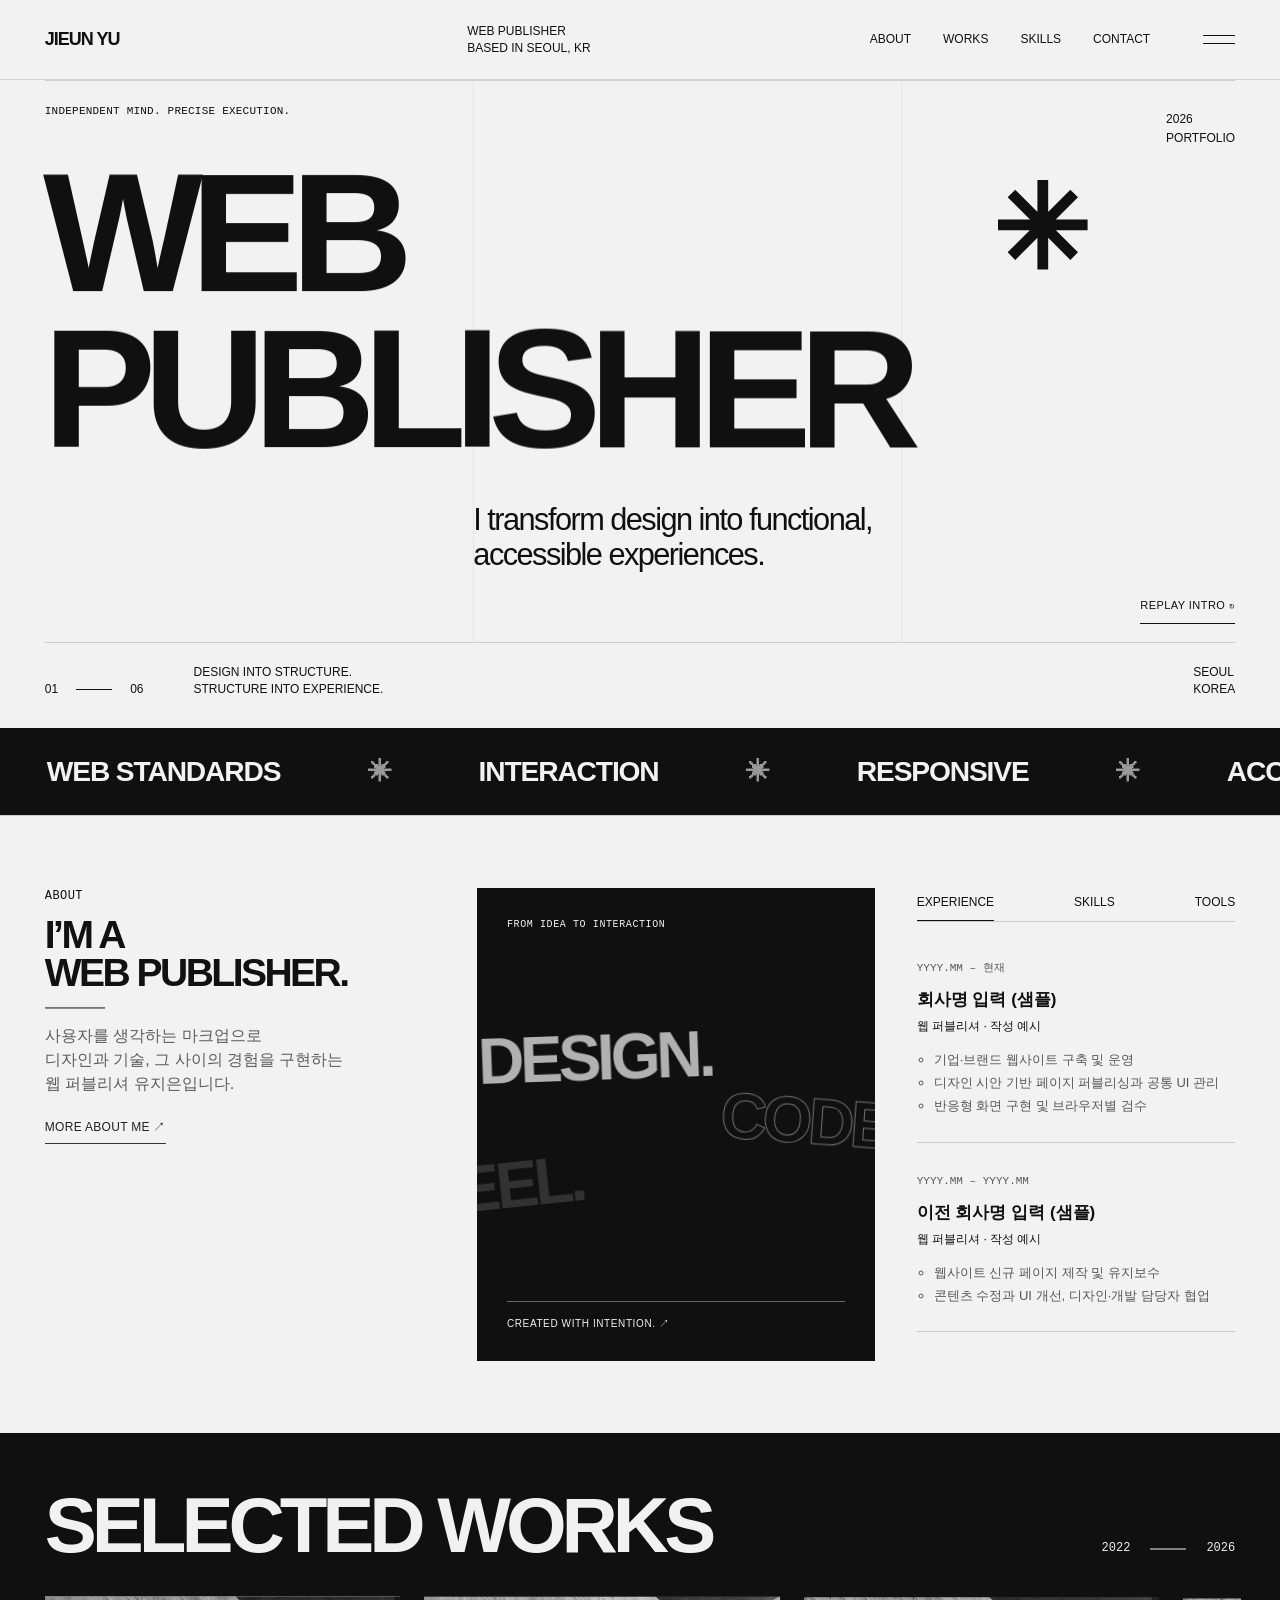
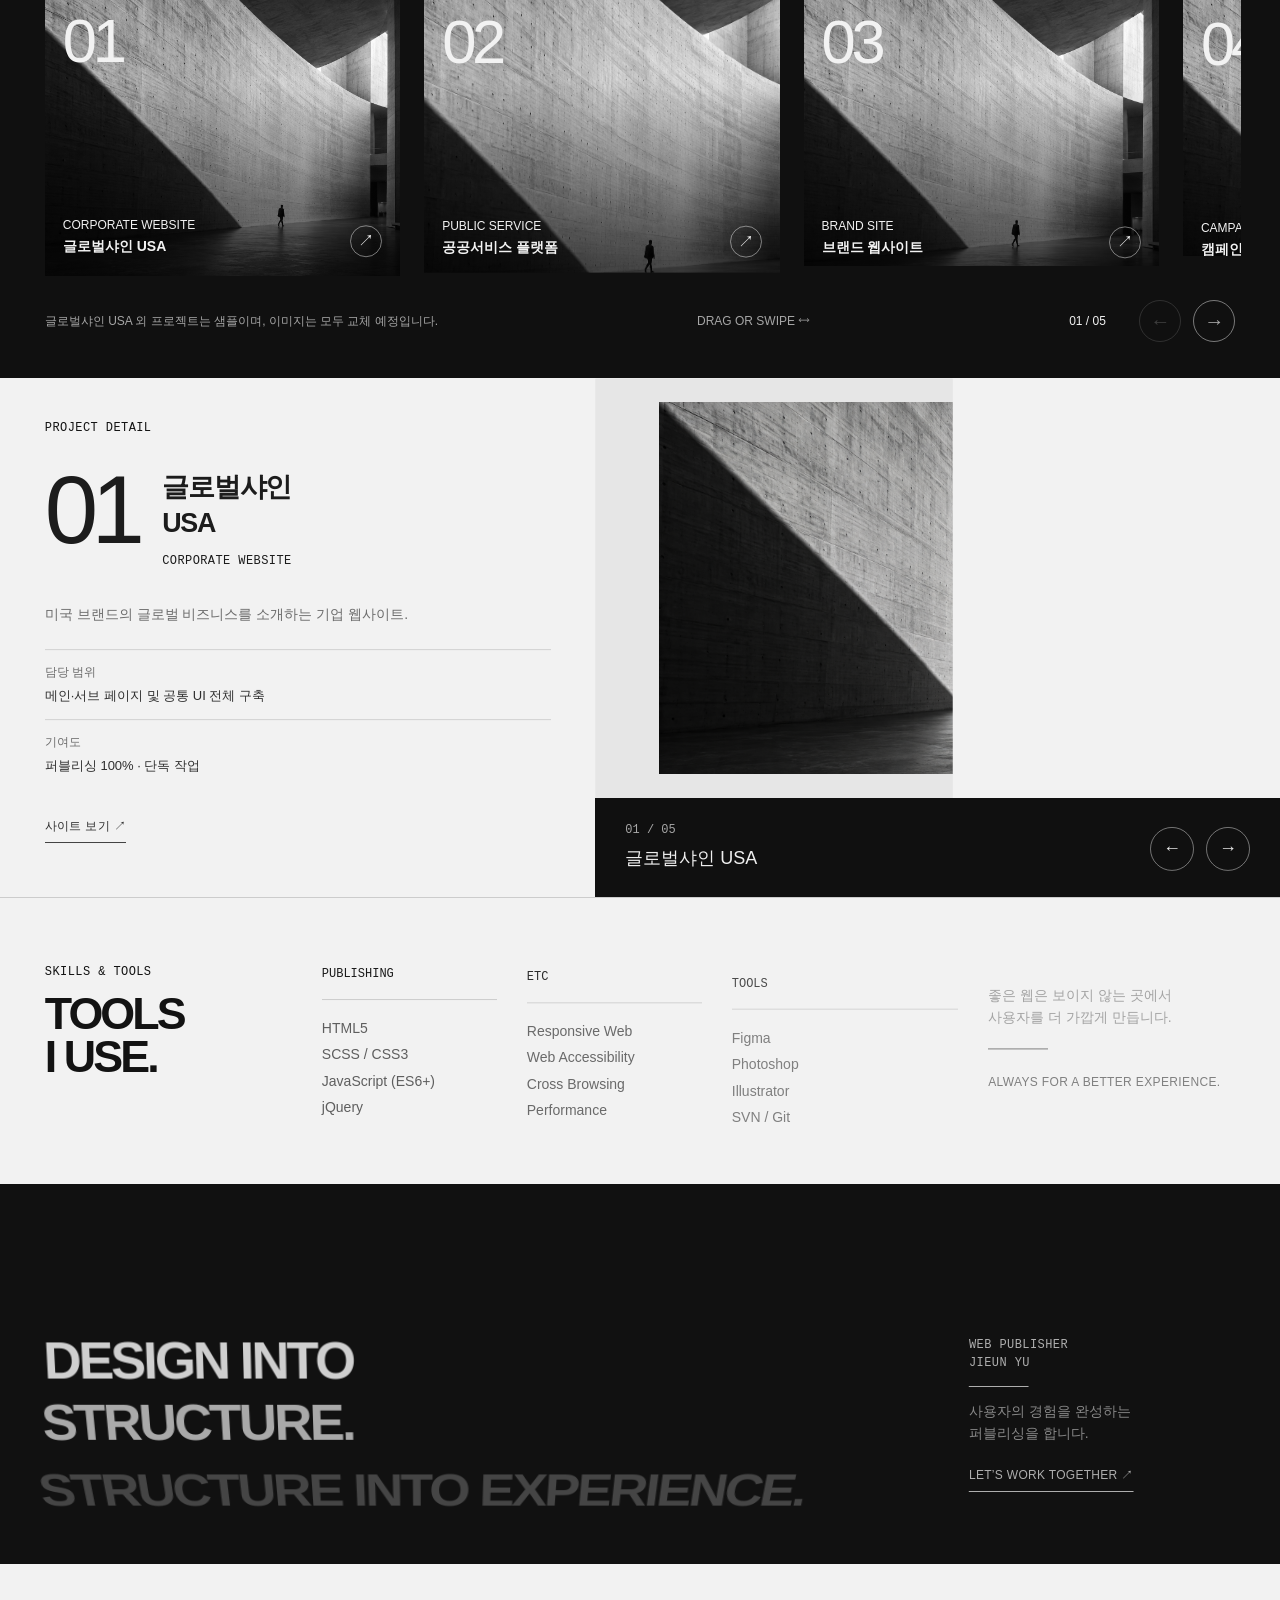
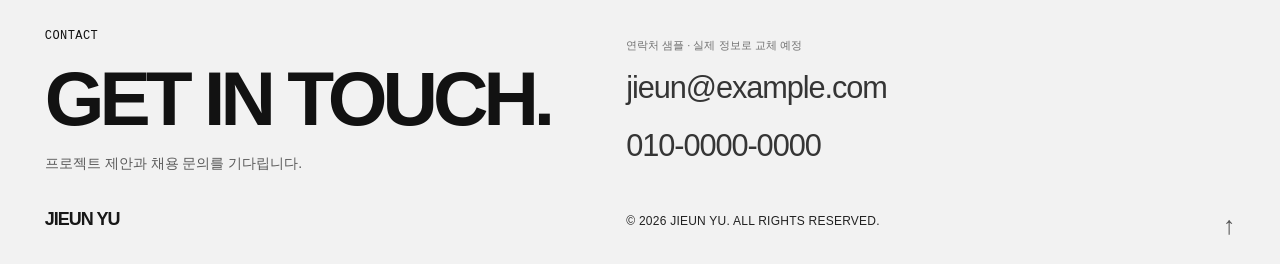
==== index.html @ a6bbacd3 "#260920 포트폴리오" ====
<!doctype html>
<html lang="ko"><head><meta charset="utf-8"><meta name="viewport" content="width=device-width,initial-scale=1"><title>JIEUN YU — Web Publisher</title><meta name="description" content="디자인과 기술, 그 사이의 경험을 구현하는 웹 퍼블리셔 유지은의 포트폴리오"><link rel="icon" href="data:image/svg+xml,%3Csvg xmlns='http://www.w3.org/2000/svg' viewBox='0 0 40 40'%3E%3Crect width='40' height='40' fill='%23111'/%3E%3Ctext x='5' y='29' fill='%23f3f1ec' font-family='Arial' font-size='25'%3EJY%3C/text%3E%3C/svg%3E"><link rel="stylesheet" href="css/style.css"></head>
<body><a class="skip-link" href="#main">본문으로 바로가기</a>
<header class="header"><a class="brand" href="#top">JIEUN YU</a><span class="header-role">WEB PUBLISHER<br>BASED IN SEOUL, KR</span><nav aria-label="주요 메뉴"><a href="#about">ABOUT</a><a href="#works">WORKS</a><a href="#skills">SKILLS</a><a href="#contact">CONTACT</a></nav><button class="menu-toggle" aria-label="전체 메뉴 열기" aria-expanded="false" aria-controls="menu-panel"><span></span><span></span></button><div id="menu-panel" hidden><a href="#about">About</a><a href="#works">Selected Works</a><a href="#featured">Featured Project</a><a href="#skills">Skills & Tools</a><a href="#contact">Contact</a></div></header>
<main id="main"><section class="hero" id="top" aria-labelledby="hero-title"><div class="hero-grid" aria-hidden="true"></div><svg class="hero-mark" viewBox="0 0 100 100" aria-hidden="true"><path d="M50 0V100M0 50H100M15 15L85 85M15 85L85 15" fill="none" stroke="currentColor" stroke-width="12"/></svg><span class="hero-kicker">INDEPENDENT MIND. PRECISE EXECUTION.</span><button class="motion-replay" type="button" hidden aria-label="타이포 모션 다시 보기">REPLAY INTRO ↻</button><div class="hero-content"><h1 id="hero-title"><span class="type-mask"><span class="hero-word">WEB</span></span><span class="type-mask"><span class="hero-word">PUBLISHER</span></span></h1><p class="hero-intro">I transform design into functional,<br> accessible experiences.</p></div><div class="hero-side"><span>2026<br>PORTFOLIO</span><a href="#about" aria-label="소개 섹션으로 이동"><span class="scroll-line"></span><span class="circle">↓</span><small>SCROLL</small></a></div><div class="hero-bottom"><span>01 <i></i> 06</span><p>DESIGN INTO STRUCTURE.<br>STRUCTURE INTO EXPERIENCE.</p><span>SEOUL<br>KOREA</span></div></section>
<div class="discipline-band" aria-hidden="true"><div class="discipline-track"><span>WEB STANDARDS</span><i>✳</i><span>INTERACTION</span><i>✳</i><span>RESPONSIVE</span><i>✳</i><span>ACCESSIBILITY</span><i>✳</i></div></div><section class="about section" id="about" aria-labelledby="about-title"><div class="about-intro"><span class="eyebrow">ABOUT</span><h2 id="about-title">I’M A<br>WEB PUBLISHER.</h2><span class="short-rule"></span><p>사용자를 생각하는 마크업으로<br>디자인과 기술, 그 사이의 경험을 구현하는<br>웹 퍼블리셔 유지은입니다.</p><a class="text-link" href="#about-panel">MORE ABOUT ME ↗</a></div><div class="about-type" aria-label="Design. Code. Experience."><span class="eyebrow">FROM IDEA TO INTERACTION</span><div aria-hidden="true"><span class="about-type-line">DESIGN.</span><span class="about-type-line outline-type">CODE.</span><span class="about-type-line">FEEL.</span></div><span class="type-signature">CREATED WITH INTENTION. ↗</span></div><div class="about-info"><div class="about-tabs" role="tablist" aria-label="소개 상세"><button role="tab" id="tab-experience" aria-selected="true" aria-controls="about-panel" data-tab="experience">EXPERIENCE</button><button role="tab" id="tab-skills" aria-selected="false" aria-controls="about-panel" tabindex="-1" data-tab="skills">SKILLS</button><button role="tab" id="tab-tools" aria-selected="false" aria-controls="about-panel" tabindex="-1" data-tab="tools">TOOLS</button></div><div id="about-panel" role="tabpanel" aria-labelledby="tab-experience" tabindex="0"><ol class="experience-list"><li><span>01</span><p>다양한 화면에서 일관된 경험<br>반응형 웹사이트 구축</p></li><li><span>02</span><p>웹 표준, 웹 접근성을 고려한 마크업<br>반응형 웹, 인터랙션 구현</p></li><li><span>03</span><p>사용자 경험을 고려한<br>유지보수 및 코드 개선</p></li></ol></div></div></section>
<section class="works section" id="works" aria-labelledby="works-title"><div class="works-heading"><h2 id="works-title">SELECTED WORKS</h2><span>2022 <i></i> 2026</span></div><div class="works-window"><div class="works-track">
<article class="project" data-project="institution"><a class="project-visual" href="#detail-01" data-cursor="VIEW"><img src="images/architecture.png" alt="큰 곡면 콘크리트 벽의 건축 콘셉트 이미지" width="1536" height="1024" loading="lazy"><span class="project-number">01</span><div class="project-caption"><div><span>NATIONAL INSTITUTION</span><h3>국가기관 웹사이트 리뉴얼</h3></div><span class="circle">↗</span></div></a><details id="detail-01"><summary>프로젝트 정보</summary><p>실제 프로젝트로 교체할 샘플입니다. 담당 업무, 기간, 기여도, 접근성 구현 사항을 입력하세요.</p></details></article>
<article class="project" data-project="public"><a class="project-visual" href="#detail-02" data-cursor="VIEW"><img src="images/architecture.png" class="crop-detail" alt="빛과 그림자가 교차하는 콘크리트 공간" width="1536" height="1024" loading="lazy"><span class="project-number">02</span><div class="project-caption"><div><span>PUBLIC SERVICE</span><h3>공공서비스 플랫폼</h3></div><span class="circle">↗</span></div></a><details id="detail-02"><summary>프로젝트 정보</summary><p>실제 프로젝트로 교체할 샘플입니다. 정보 구조와 공통 UI, 반응형 구현 과정을 정리하세요.</p></details></article>
<article class="project" data-project="brand"><a class="project-visual" href="#detail-03" data-cursor="VIEW"><img src="images/architecture.png" class="crop-light" alt="빛과 구조를 담은 건축 콘셉트 이미지" width="1448" height="1086" loading="lazy"><span class="project-number">03</span><div class="project-caption"><div><span>BRAND SITE</span><h3>브랜드 웹사이트</h3></div><span class="circle">↗</span></div></a><details id="detail-03"><summary>프로젝트 정보</summary><p>실제 프로젝트로 교체할 샘플입니다. 브랜드의 시각적 표현과 모션 설계 내용을 입력하세요.</p></details></article>
<article class="project" data-project="campaign"><a class="project-visual" href="#detail-04" data-cursor="VIEW"><img src="images/architecture.png" class="crop-dark" alt="공간의 명암을 담은 건축 콘셉트 이미지" width="2172" height="724" loading="lazy"><span class="project-number">04</span><div class="project-caption"><div><span>CAMPAIGN</span><h3>캠페인 사이트</h3></div><span class="circle">↗</span></div></a><details id="detail-04"><summary>프로젝트 정보</summary><p>실제 프로젝트로 교체할 샘플입니다. 이벤트 콘텐츠와 인터랙션 구현 내용을 입력하세요.</p></details></article>
<article class="project" data-project="responsive"><a class="project-visual" href="#detail-05" data-cursor="VIEW"><img src="images/architecture.png" class="crop-wide" alt="넓은 여백과 빛을 담은 건축 공간 이미지" width="1536" height="1024" loading="lazy"><span class="project-number">05</span><div class="project-caption"><div><span>RESPONSIVE</span><h3>반응형 웹사이트</h3></div><span class="circle">↗</span></div></a><details id="detail-05"><summary>프로젝트 정보</summary><p>실제 프로젝트로 교체할 샘플입니다. 모바일부터 데스크톱까지의 대응 전략을 정리하세요.</p></details></article>
</div></div><div class="works-foot"><span>글로벌샤인 USA 외 프로젝트는 샘플이며, 이미지는 모두 교체 예정입니다.</span><span>SCROLL TO EXPLORE ⟶</span></div></section>
<section class="featured" id="featured" aria-labelledby="featured-title"><div class="featured-copy"><span class="eyebrow">FEATURED PROJECT</span><div class="featured-title"><span class="feature-number" id="feature-number">01</span><div><h2 id="featured-title">문화기관<br>웹사이트 리뉴얼</h2><span class="eyebrow" id="feature-category">NATIONAL INSTITUTION<br>CONCEPT PROJECT</span></div></div><div class="featured-description"><p id="feature-description">예술과 일상이 만나는 디지털 공간.<br>사용자 중심의 경험을 설계하는<br>웹사이트 리뉴얼 콘셉트입니다.</p><a class="text-link" id="feature-link" href="#detail-01">VIEW PROJECT ↗</a></div></div><div class="featured-image"><img id="feature-image" src="images/architecture.png" alt="빛과 곡면이 만나는 콘크리트 건축 콘셉트" width="1536" height="1024" loading="lazy"></div><div class="featured-aside" role="group" aria-label="프로젝트 탐색"><div class="feature-summary"><span class="feature-count" id="feature-count">01 / 05</span><p id="feature-project-name">글로벌샤인 USA</p></div><div class="feature-controls"><button class="circle" id="feature-prev" aria-label="이전 프로젝트">←</button><button class="circle" id="feature-next" aria-label="다음 프로젝트">→</button></div><span class="sr-only" id="feature-status" role="status" aria-live="polite"></span></div></section>
<section class="skills section" id="skills" aria-labelledby="skills-title"><div><span class="eyebrow">SKILLS & TOOLS</span><h2 id="skills-title">TOOLS<br>I USE.</h2></div><div><h3>PUBLISHING</h3><ul><li>HTML5</li><li>SCSS / CSS3</li><li>JavaScript (ES6+)</li><li>jQuery</li></ul></div><div><h3>ETC</h3><ul><li>Responsive Web</li><li>Web Accessibility</li><li>Cross Browsing</li><li>Performance</li></ul></div><div><h3>TOOLS</h3><ul><li>Figma</li><li>Photoshop</li><li>Illustrator</li><li>SVN / Git</li></ul></div><div class="skills-note"><p>좋은 웹은 보이지 않는 곳에서<br>사용자를 더 가깝게 만듭니다.</p><span class="short-rule"></span><small>ALWAYS FOR A BETTER EXPERIENCE.</small></div></section>
<section class="statement section" aria-labelledby="statement-title"><h2 id="statement-title">DESIGN INTO<br>STRUCTURE.<br>STRUCTURE INTO EXPERIENCE.</h2><div><span class="eyebrow">WEB PUBLISHER<br>JIEUN YU</span><span class="short-rule"></span><p>사용자의 경험을 완성하는<br>퍼블리싱을 합니다.</p><a class="text-link" href="#contact">LET’S WORK TOGETHER ↗</a></div></section>
<footer class="footer section" id="contact"><div class="contact-heading"><span class="eyebrow">CONTACT</span><h2>GET IN TOUCH.</h2><p>프로젝트 제안과 채용 문의를 기다립니다.</p></div><a class="brand" href="#top">JIEUN YU</a><span>© 2026 JIEUN YU. ALL RIGHTS RESERVED.</span><div id="contact-links"><span class="contact-pending">연락처 업데이트 예정</span></div><a href="#top" class="back-top" aria-label="맨 위로 이동">↑</a></footer></main><div class="cursor" aria-hidden="true">VIEW ↗</div><script src="js/content.js"></script><script src="vendor/gsap.min.js"></script><script src="vendor/ScrollTrigger.min.js"></script><script src="js/main.js"></script></body></html>
---- css/style.css ----
@charset "UTF-8";

/* Base and shared components */
:root { --paper: #f2f2f2; --ink: #101010; --muted: #575757; --line: #cccccc; --gutter: clamp(22px,3.5vw,64px); --serif: Georgia, "Times New Roman", serif; --sans: Arial, "Noto Sans KR", "Malgun Gothic", sans-serif; --header-height: 80px; --mono: "Courier New", monospace; }
* { box-sizing: border-box; }
html { scroll-behavior: smooth; scroll-padding-top: calc(var(--header-height) + 20px); }
body { margin: 0; background: var(--paper); color: var(--ink); font: 16px/1.55 Arial,"Noto Sans KR",sans-serif; font-family: var(--sans); -webkit-font-smoothing: antialiased; }
a { color: inherit; text-decoration: none; }
button { font: inherit; color: inherit; cursor: pointer; background: none; border: 0; }
h1,h2,h3,p,figure { margin: 0; }
h1,h2,h3 { font-weight: 400; }
h2 { font-family: var(--sans); line-height: .98; letter-spacing: -.065em; font-weight: 700; }
a:hover { text-decoration: underline; text-underline-offset: 5px; }
a:focus-visible,button:focus-visible,summary:focus-visible,[tabindex]:focus-visible { outline: 2px solid #a78348; outline-offset: 5px; outline-color: #808080; }
::selection { background: #b8b8b8; color: #000; }
.skip-link { position: fixed; top: 10px; left: 10px; background: white; color: black; padding: 10px 15px; z-index: 100; transform: translateY(-160%); }
.skip-link:focus { transform: none; }
.sr-only { position: absolute; width: 1px; height: 1px; padding: 0; overflow: hidden; clip-path: inset(50%); white-space: nowrap; }
.section { padding-left: var(--gutter); padding-right: var(--gutter); }
.eyebrow { font-size: 12px; line-height: 1.45; display: block; font-family: var(--mono); letter-spacing: .035em; }
.short-rule { display: block; width: 60px; height: 1px; background: currentColor; margin: 20px 0; }
.text-link { display: inline-block; font-size: 12px; letter-spacing: .025em; margin-top: 22px; padding: 6px 0; position: relative; border-bottom: 1px solid currentColor; transition: opacity .25s; }
.circle { width: 40px; height: 40px; border: 1px solid #ffffff70; border-radius: 50%; display: inline-flex; align-items: center; justify-content: center; font-size: 20px; flex: none; transition: background .25s, color .25s, transform .35s; }
.circle:hover { background: var(--paper); color: var(--ink); transform: rotate(-35deg); }
.cursor { position: fixed; left: 0; top: 0; width: 70px; height: 70px; border-radius: 50%; background: var(--paper); color: #111; display: none; align-items: center; justify-content: center; font-size: 12px; z-index: 80; pointer-events: none; transform: translate(-50%,-50%); }
.cursor.visible { display: flex; }
:where(main [id],main a,main button,main summary,main [tabindex]) { scroll-margin-top: 20px; }
.text-link:hover { text-decoration: none; opacity: .55; }

/* Header */
.header { position: fixed; left: 0; top: 0; width: 100%; height: var(--header-height); display: flex; align-items: center; padding: 0 var(--gutter); gap: 35px; z-index: 90; background: rgba(242,242,242,.92); border-bottom: 1px solid #d5d5d5; backdrop-filter: blur(12px); -webkit-backdrop-filter: blur(12px); }
.brand { font-size: 18px; white-space: nowrap; font-weight: 800; letter-spacing: -.055em; }
.header-role { position: absolute; left: 36.5%; font-size: 12px; line-height: 1.4; }
.header nav { margin-left: auto; display: flex; gap: 32px; font-size: 12px; color: var(--ink); mix-blend-mode: normal; }
.menu-toggle { width: 32px; height: 36px; padding: 6px 0; margin-left: 18px; z-index: 12; color: var(--ink); }
.menu-toggle span { display: block; height: 1px; background: currentColor; margin: 7px 0; transition: transform .2s; }
.menu-toggle[aria-expanded=true] span:first-child { transform: translateY(4px) rotate(45deg); }
.menu-toggle[aria-expanded=true] span:last-child { transform: translateY(-4px) rotate(-45deg); }
#menu-panel { position: absolute; right: var(--gutter); top: 70px; padding: 25px 35px; background: #111; color: #eee; min-width: 250px; box-shadow: 0 10px 40px #0003; }
#menu-panel a { display: block; padding: 10px 0; font-family: var(--serif); font-size: 26px; }
#menu-panel[hidden] { display: none; }
.header nav a { position: relative; padding: 8px 0; }
.header nav a::after { content: ""; position: absolute; bottom: 3px; left: 0; width: 100%; height: 1px; background: currentColor; transform: scaleX(0); transform-origin: right; transition: transform .35s; }
.header nav a:hover { text-decoration: none; }
.header nav a:hover::after, .header nav a:focus-visible::after { transform: scaleX(1); transform-origin: left; }
.header::after { content: ""; position: absolute; left: 0; bottom: -1px; width: 100%; height: 2px; background: var(--ink); transform: scaleX(var(--page-progress, 0)); transform-origin: left; }

/* Hero */
.hero { position: relative; min-height: 720px; height: auto; max-height: none; overflow: hidden; background: var(--paper); padding-bottom: 155px; isolation: isolate; }
.hero-content { position: relative; z-index: 1; padding: 160px var(--gutter) 0; }
.hero h1 { font-size: 13.25vw; font-weight: 900; letter-spacing: -.075em; line-height: .86; margin-left: -.012em; perspective: 1000px; }
.type-mask { display: block; overflow: visible; padding-bottom: .14em; margin-bottom: -.08em; perspective: 1000px; }
.hero-word { display: block; will-change: transform; transform-origin: 50% 50%; white-space: nowrap; }
.hero-intro { font-family: var(--sans); font-size: clamp(22px,2.4vw,40px); line-height: 1.15; letter-spacing: -.05em; margin-top: 30px; padding-left: 36%; font-weight: 400; }
.hero-side { position: absolute; right: var(--gutter); top: 110px; color: var(--ink); z-index: 2; font-size: 12px; }
.hero-side>a { display: none; flex-direction: column; align-items: center; margin-top: 25px; }
.hero-bottom { position: absolute; bottom: 30px; left: var(--gutter); right: var(--gutter); display: flex; gap: 50px; align-items: end; z-index: 2; font-size: 12px; line-height: 1.4; }
.hero-bottom>span:first-child { display: flex; align-items: center; gap: 18px; }
.hero-bottom i,.works-heading i { display: inline-block; width: 36px; height: 1px; background: currentColor; }
.hero-bottom>span:last-child { margin-left: auto; color: var(--ink); }
.type-mask:nth-child(2) .hero-word { color: var(--ink); -webkit-text-stroke: 0; }
.hero-grid { position: absolute; inset: 80px var(--gutter) 85px; border-top: 1px solid #bdbdbd; border-bottom: 1px solid #bdbdbd; z-index: -1; background: linear-gradient(90deg,transparent calc(36% - 1px),#ddd 36%,transparent calc(36% + 1px),transparent calc(72% - 1px),#ddd 72%,transparent calc(72% + 1px)); opacity: .65; }
.hero-kicker { position: absolute; top: 103px; left: var(--gutter); font-size: 11px; letter-spacing: .02em; font-family: var(--mono); }
.hero-char { display: inline-block; transform-origin: 50% 100%; backface-visibility: hidden; }
.hero-mark { position: absolute; width: clamp(58px,7vw,110px); height: auto; top: 180px; right: 15%; color: var(--ink); }
.discipline-band { overflow: hidden; padding: 22px 0; background: var(--ink); color: var(--paper); }
.discipline-track { display: flex; align-items: center; justify-content: space-around; gap: 42px; width: max-content; min-width: 120%; font-size: clamp(18px,2.2vw,34px); font-weight: 700; letter-spacing: -.04em; white-space: nowrap; }
.discipline-track i { font-size: 24px; font-style: normal; color: #999; }
.motion-replay { position: absolute; right: var(--gutter); bottom: 104px; font-size: 11px; letter-spacing: .04em; padding: 9px 0; border-bottom: 1px solid currentColor; z-index: 3; }
.motion-replay:hover { opacity: .55; }

/* About */
.about { display: grid; grid-template-columns: 1.03fr 1.05fr .84fr; gap: 3.5%; padding-top: 72px; padding-bottom: 72px; align-items: start; border-top: 1px solid var(--line); }
.about h2 { font-size: clamp(28px,3.05vw,52px); margin-top: 10px; white-space: nowrap; }
.about-intro p { font-size: 16px; line-height: 1.5; color: var(--muted); word-break: keep-all; }
.about .short-rule { margin: 15px 0; }
.about-intro .text-link { margin-top: 15px; }
.about-info { padding: 5px 0; }
.about-tabs { display: flex; justify-content: space-between; gap: 12px; margin-bottom: 32px; border-bottom: 1px solid var(--line); }
.about-tabs button { padding: 0 0 8px; font-size: 12px; border-bottom: 1px solid transparent; transition: opacity .25s; }
.about-tabs button[aria-selected=true] { border-bottom-color: currentColor; }
.experience-list { padding: 0; margin: 0; list-style: none; }
.experience-list li { display: flex; gap: 26px; margin-bottom: 23px; font-size: 14px; color: var(--muted); line-height: 1.5; padding-bottom: 18px; border-bottom: 1px solid var(--line); }
.experience-list li>span { font-size: 12px; color: var(--ink); }
.about-type { background: var(--ink); color: #f2f2f2; min-height: 300px; height: 100%; padding: 30px; overflow: hidden; display: flex; flex-direction: column; justify-content: space-between; gap: 24px; }
.about-type>.eyebrow,.type-signature { font-size: 10px; letter-spacing: .06em; }
.about-type-line { display: block; font-size: clamp(38px,5vw,80px); font-weight: 700; letter-spacing: -.065em; line-height: .95; }
.outline-type { color: transparent; -webkit-text-stroke: 1px #f2f2f2; text-align: right; }
.type-signature { border-top: 1px solid #666; padding-top: 14px; }
.about-tabs button:hover { opacity: .55; }

/* Selected works */
.works { padding-top: 54px; padding-bottom: 36px; background: #101010; color: var(--paper); overflow: hidden; }
.works-heading { display: flex; justify-content: space-between; align-items: end; gap: 25px; margin-bottom: 32px; }
.works-heading h2 { font-size: clamp(34px,6.1vw,100px); font-weight: 700; }
.works-heading>span { display: flex; gap: 20px; align-items: center; font-size: 12px; font-family: var(--mono); white-space: nowrap; padding-bottom: 6px; }
.works-track { display: grid; grid-template-columns: repeat(5,minmax(0,1fr)); gap: 22px; }
.project { min-width: 0; }
.project-visual { height: clamp(190px,16vw,300px); position: relative; display: block; overflow: hidden; background: #393939; }
.project-visual img { width: 100%; height: 100%; object-fit: cover; filter: grayscale(1); transition: transform .8s cubic-bezier(.2,.7,.2,1), filter .6s; }
.project-visual:hover img { transform: scale(1.08); filter: grayscale(1) contrast(1.12); }
.project-visual::after { content: ""; position: absolute; inset: 0; background: linear-gradient(transparent 30%,#000b); }
.project-number { position: absolute; top: 8px; left: 18px; font-family: var(--sans); font-size: clamp(42px,4.8vw,76px); line-height: 1.2; z-index: 1; letter-spacing: -.07em; font-weight: 500; }
.project-caption { position: absolute; bottom: 20px; left: 18px; right: 18px; display: flex; justify-content: space-between; gap: 5px; align-items: end; z-index: 1; transition: transform .45s; }
.project-caption span:not(.circle) { font-size: 12px; line-height: 1.3; display: block; }
.project-caption h3 { font-size: 14px; line-height: 1.5; margin-top: 3px; word-break: keep-all; font-weight: 600; }
.project-caption .circle { width: 32px; height: 32px; font-size: 16px; }
.project details { font-size: 12px; color: #bcbcbc; margin-top: 8px; }
.project summary { cursor: pointer; width: max-content; max-width: 100%; }
.project details p { font-size: 14px; padding: 12px 0; max-width: 30em; }
.crop-detail { object-position: 90% 50%; scale: 1.5; }
.crop-light { object-position: 95% 0; scale: 1.2; }
.crop-dark { object-position: 100% 70%; scale: 1.15; }
.crop-wide { object-position: 20% 90%; }
.works-foot { display: flex; justify-content: space-between; font-size: 12px; color: #a6a6a6; margin-top: 12px; gap: 15px; }
.works.has-swiper { padding-top: 54px; padding-bottom: 36px; }
.works.has-swiper .works-window { overflow: hidden; padding: 6px; margin: -6px; touch-action: pan-y; }
.works.has-swiper .works-track { display: flex; gap: 0; align-items: stretch; }
.works.has-swiper .project { flex-shrink: 0; margin: 0; height: auto; }
.works.has-swiper .project-visual { height: clamp(240px,22vw,350px); }
.works.has-swiper .project-visual:focus-visible { outline-offset: -5px; outline-color: white; }
.works-controls { display: flex; align-items: center; gap: 12px; margin-left: auto; }
.works-controls .circle { width: 42px; height: 42px; }
.works-controls button:disabled { opacity: .3; cursor: default; }
.works-controls button:disabled:hover { background: transparent; color: inherit; }
.works-slide-count { min-width: 58px; color: var(--paper); font-variant-numeric: tabular-nums; }
.works.has-swiper .works-foot { align-items: center; margin-top: 23px; flex-wrap: wrap; }
.works.has-swiper .works-foot>span:nth-child(2) { margin-left: auto; }
.project.is-selected .project-visual { outline: 1px solid var(--paper); outline-offset: -1px; }
.project.is-selected .project-number { text-decoration: none; text-underline-offset: 8px; text-decoration-thickness: 1px; }
.project-visual:hover .project-caption { transform: translateY(-5px); }

/* Project detail */
.featured { display: grid; grid-template-columns: 1fr 1.15fr; align-items: start; border-bottom: 1px solid var(--line); }
.featured-copy { grid-column: 1; grid-row: 1 / 3; padding: 42px var(--gutter); }
.featured-title { display: flex; gap: 24px; align-items: start; margin-top: 30px; }
.feature-number { font: clamp(54px,7.5vw,115px)/.85 var(--serif); letter-spacing: -.07em; font-family: var(--sans); font-weight: 500; }
.featured h2 { font-size: clamp(21px,2.1vw,34px); line-height: 1.35; letter-spacing: -.045em; word-break: keep-all; font-family: var(--sans); font-weight: 700; }
.featured-title .eyebrow { font-size: 12px; margin-top: 12px; }
.featured-description { margin-top: 30px; margin-left: 0; }
.featured-description p { font-size: 14px; color: var(--muted); word-break: keep-all; }
.featured-description .text-link { margin-top: 14px; white-space: nowrap; }
.featured-image { overflow: hidden; aspect-ratio: 16 / 10; width: 100%; max-height: 420px; padding: 24px; background: #e6e6e6; }
.featured-image img { display: block; width: 100%; height: 100%; object-fit: contain; }
.featured-aside { grid-column: 2; background: var(--ink); color: var(--paper); display: flex; align-items: center; justify-content: space-between; gap: 20px; padding: 24px 30px; }
.feature-count { display: block; font: 12px/1.4 var(--mono); color: #aaa; font-variant-numeric: tabular-nums; }
.feature-summary { min-width: 0; }
.feature-summary p { margin-top: 6px; font-size: 18px; font-weight: 500; word-break: keep-all; overflow-wrap: anywhere; }
.feature-controls { display: flex; align-items: center; gap: 12px; flex-shrink: 0; }
.feature-controls button { width: 44px; height: 44px; font-size: 18px; }
#featured { scroll-margin-top: 24px; }
.project-facts { margin: 24px 0 8px; font-size: 13px; line-height: 1.6; }
.project-facts>div { padding: 13px 0; border-top: 1px solid var(--line); }
.project-facts dt { font-size: 12px; color: var(--muted); margin-bottom: 3px; }
.project-facts dd { margin: 0; white-space: pre-line; overflow-wrap: anywhere; }
.project-site-pending { margin-top: 18px; font-size: 12px; color: var(--muted); }
#feature-link[hidden],.project details[hidden],.project-site-pending[hidden] { display: none; }

/* Skills */
.skills { display: grid; grid-template-columns: 1.2fr .85fr .85fr 1.1fr 1.2fr; gap: 30px; padding-top: 65px; padding-bottom: 65px; }
.skills h2 { font-size: clamp(32px,3.5vw,55px); margin-top: 10px; }
.skills h3 { font-size: 12px; margin-bottom: 15px; font-family: var(--mono); padding-bottom: 15px; border-bottom: 1px solid var(--line); }
.skills ul { list-style: none; padding: 0; margin: 0; font-size: 14px; color: var(--muted); line-height: 1.9; }
.skills-note p { font-size: 14px; color: var(--muted); }
.skills-note small { font-size: 12px; letter-spacing: .03em; }
.skills-note .short-rule { margin: 20px 0; }
.skills li { transition: transform .3s, color .3s; }
.skills li:hover { transform: translateX(5px); color: var(--ink); }

/* Statement */
.statement { position: relative; overflow: hidden; background: #111; color: var(--paper); display: grid; grid-template-columns: 1fr 23%; gap: 12%; padding-top: 72px; padding-bottom: 72px; min-height: 380px; align-items: end; }
.statement h2,.statement>div { position: relative; z-index: 1; }
.statement h2 { font-size: clamp(30px,4.1vw,72px); letter-spacing: -.055em; perspective: 900px; font-weight: 700; line-height: 1.04; }
.statement>div>p { font-size: 14px; color: #bbb; }
.statement .short-rule { margin: 14px 0; }
.statement .text-link { margin-top: 16px; }
.statement-line { display: block; transform-origin: left bottom; }
.statement-line:last-child { color: #8e8e8e; }

/* Footer */
.footer { display: flex; align-items: center; gap: 40px; padding-top: 35px; padding-bottom: 35px; font-size: 12px; }
.footer>span { letter-spacing: .02em; }
.footer #contact-links { display: flex; gap: 28px; margin-left: auto; }
.contact-pending { color: var(--muted); font-size: 12px; }
.back-top { font-size: 25px; margin-left: 15px; line-height: 1; }

/* Career and contact content */
.career-list { list-style: none; padding: 0; margin: 0; }
.career-list > li { padding: 0 0 24px; margin-bottom: 24px; border-bottom: 1px solid var(--line); }
.career-period { font: 11px/1.5 var(--mono); color: var(--muted); }
.career-list h3 { font-size: 17px; font-weight: 600; margin: 8px 0 4px; }
.career-list p { font-size: 12px; margin-bottom: 12px; }
.career-list ul { padding-left: 17px; color: var(--muted); font-size: 13px; line-height: 1.8; word-break: keep-all; }
.footer:has(.contact-heading) { display: grid; grid-template-columns: 1fr 1fr auto; gap: 32px; padding-top: 64px; padding-bottom: 30px; }
.contact-heading { grid-column: 1; grid-row: 1; }
.contact-heading h2 { font-size: clamp(42px,6vw,92px); margin: 16px 0; }
.contact-heading p { color: var(--muted); font-size: 14px; }
.footer:has(.contact-heading) #contact-links { grid-column: 2 / -1; grid-row: 1; flex-direction: column; justify-content: center; gap: 10px; margin: 0; overflow-wrap: anywhere; }
.contact-draft { font-size: 11px; color: var(--muted); }
.contact-value, .footer:has(.contact-heading) #contact-links a { font-size: clamp(18px,2.4vw,34px); letter-spacing: -.035em; }
.footer:has(.contact-heading) > .brand { grid-column: 1; grid-row: 2; }
.footer:has(.contact-heading) > span { grid-column: 2; grid-row: 2; }
.footer:has(.contact-heading) > .back-top { grid-column: 3; grid-row: 2; }

/* Wide screens */
@media (min-width:1700px) {
  .hero { max-height: none; }
  .hero-content { padding-top: 180px; }
  .about { padding-top: 45px; padding-bottom: 40px; }
}

/* Tablet */
@media (max-width:1100px) {
  .header nav { gap: 22px; }
  .about { grid-template-columns: 1fr 1fr; padding-top: 50px; padding-bottom: 50px; }
  .about-info { grid-column: 1/-1; }
  .about-tabs { max-width: 400px; margin-bottom: 20px; }
  .experience-list { display: grid; grid-template-columns: repeat(3,1fr); gap: 25px; }
  .experience-list li { margin: 0; gap: 15px; }
  .works-track { grid-template-columns: repeat(3,minmax(0,1fr)); }
  .project-visual { height: 230px; }
  .featured { grid-template-columns: 1fr 1fr; }
  .featured-description { margin-left: 0; }
  .skills { grid-template-columns: 1.1fr 1fr 1fr 1fr; gap: 20px; }
  .skills-note { grid-column: 1/-1; display: flex; align-items: center; gap: 30px; }
  .skills-note .short-rule { margin: 0; }
  .statement { grid-template-columns: 1fr 26%; gap: 5%; }
  .footer { gap: 24px; }
  .about-type { min-height: 290px; }
  .about-type-line { font-size: 7vw; }
  .about h2 { font-size: clamp(30px,4vw,48px); }
}

/* Mobile */
@media (max-width:700px) {
  .hero-mark { width: 42px; top: 166px; right: 15%; }
  .discipline-band { padding: 16px 0; }
  .discipline-track { gap: 24px; }
  .footer:has(.contact-heading) { grid-template-columns: 1fr auto; gap: 24px; padding-top: 40px; }
  .footer:has(.contact-heading) #contact-links { grid-column: 1 / -1; grid-row: 2; }
  .footer:has(.contact-heading) > .brand { grid-column: 1; grid-row: 3; }
  .footer:has(.contact-heading) > span { grid-column: 1 / -1; grid-row: 4; }
  .footer:has(.contact-heading) > .back-top { grid-column: 2; grid-row: 3; }
  .header { height: 70px; }
  .header-role { display: none; }
  .header nav { display: none; }
  .menu-toggle { margin-left: auto; }
  .hero { height: auto; min-height: 620px; max-height: none; padding-bottom: 150px; }
  .hero-content { padding-top: 175px; }
  .hero h1 { font-size: 14vw; line-height: .85; letter-spacing: -.075em; font-weight: 900; }
  .hero-intro { font-size: 25px; margin-top: 40px; max-width: 90%; padding-left: 0; }
  .hero-intro br { display: none; }
  .hero-side { top: 99px; bottom: auto; right: var(--gutter); font-size: 10px; }
  .hero-side>span { display: block; }
  .hero-bottom { bottom: 25px; gap: 25px; font-size: 10px; align-items: center; }
  .hero-bottom>span:first-child { gap: 10px; }
  .hero-bottom i { width: 20px; }
  .hero-bottom>span:last-child { display: none; }
  .about { grid-template-columns: 1fr; padding-top: 32px; padding-bottom: 35px; gap: 28px; }
  .about h2 { font-size: clamp(30px,9vw,42px); white-space: normal; }
  .about-intro p { font-size: 16px; }
  .about-info { grid-column: auto; }
  .experience-list { display: block; }
  .experience-list li { margin-top: 20px; font-size: 16px; gap: 25px; }
  .about-tabs button { font-size: 12px; padding: 6px 0; }
  .works { padding-top: 25px; padding-bottom: 22px; }
  .works-heading { align-items: start; gap: 15px; flex-direction: column; }
  .works-heading h2 { font-size: 9vw; }
  .works-heading>span { font-size: 12px; }
  .works-track { grid-template-columns: 1fr; gap: 25px; }
  .project-visual { height: 320px; }
  .project-number { font-size: 60px; left: 18px; }
  .project-caption { left: 20px; right: 20px; bottom: 20px; }
  .project-caption span:not(.circle) { font-size: 12px; }
  .project-caption h3 { font-size: 16px; }
  .project-caption .circle { width: 40px; height: 40px; }
  .project summary { font-size: 13px; padding: 5px 0; }
  .works-foot { margin-top: 22px; flex-wrap: wrap; }
  .featured { grid-template-columns: 1fr; }
  .featured-copy { grid-column: auto; grid-row: auto; }
  .featured-copy { padding-top: 30px; padding-bottom: 30px; }
  .feature-number { font-size: 85px; }
  .featured h2 { font-size: 30px; }
  .featured-description { margin-left: 0; margin-top: 22px; }
  .featured-description p { font-size: 14px; }
  .featured-image { padding: 18px; max-height: none; }
  .featured-aside { grid-column: auto; padding: 22px var(--gutter); gap: 12px; }
  .skills { grid-template-columns: 1fr 1fr; padding-top: 42px; padding-bottom: 42px; gap: 30px; }
  .skills h2 { font-size: 40px; }
  .skills h3 { font-size: 13px; }
  .skills ul { font-size: 14px; }
  .skills-note { display: block; }
  .skills-note .short-rule { margin: 20px 0; }
  .skills-note small { font-size: 12px; }
  .statement { grid-template-columns: 1fr; padding-top: 45px; padding-bottom: 45px; gap: 35px; min-height: 0; }
  .statement h2 { font-size: 7.6vw; }
  .statement>div { padding-left: 35%; }
  .footer { flex-wrap: wrap; padding-top: 25px; padding-bottom: 25px; gap: 20px; }
  .footer>span { font-size: 12px; }
  .footer #contact-links { margin-left: 0; flex-wrap: wrap; }
  .back-top { margin-left: auto; }
  .cursor { display: none!important; }
  .type-mask:nth-child(2) .hero-word { -webkit-text-stroke: 0; }
  :root { --header-height: 70px; }
  .hero-kicker { font-size: 9px; max-width: 65%; top: 102px; }
  .hero-grid { inset: 75px var(--gutter) 80px; }
  .about-type-line { font-size: 18vw; }
  .about-type { min-height: 330px; }
  .motion-replay { bottom: 97px; }
  .works.has-swiper .project-visual { height: 320px; }
  .works.has-swiper .works-foot>span:first-child { width: 100%; }
  .works.has-swiper .works-foot>span:nth-child(2) { margin-left: 0; }
  .works.has-swiper { padding-top: 38px; padding-bottom: 28px; }
}

/* Reduced motion */
@media (prefers-reduced-motion:reduce) {
  html { scroll-behavior: auto; }
  *,*::before,*::after { animation: none!important; transition: none!important; }
  .hero-word { will-change: auto; }
  .cursor { display: none!important; }
  .motion-replay { display: none; }
  .hero-char { transform: none!important; opacity: 1!important; }
  .about-type-line { transform: none!important; opacity: 1!important; }
}
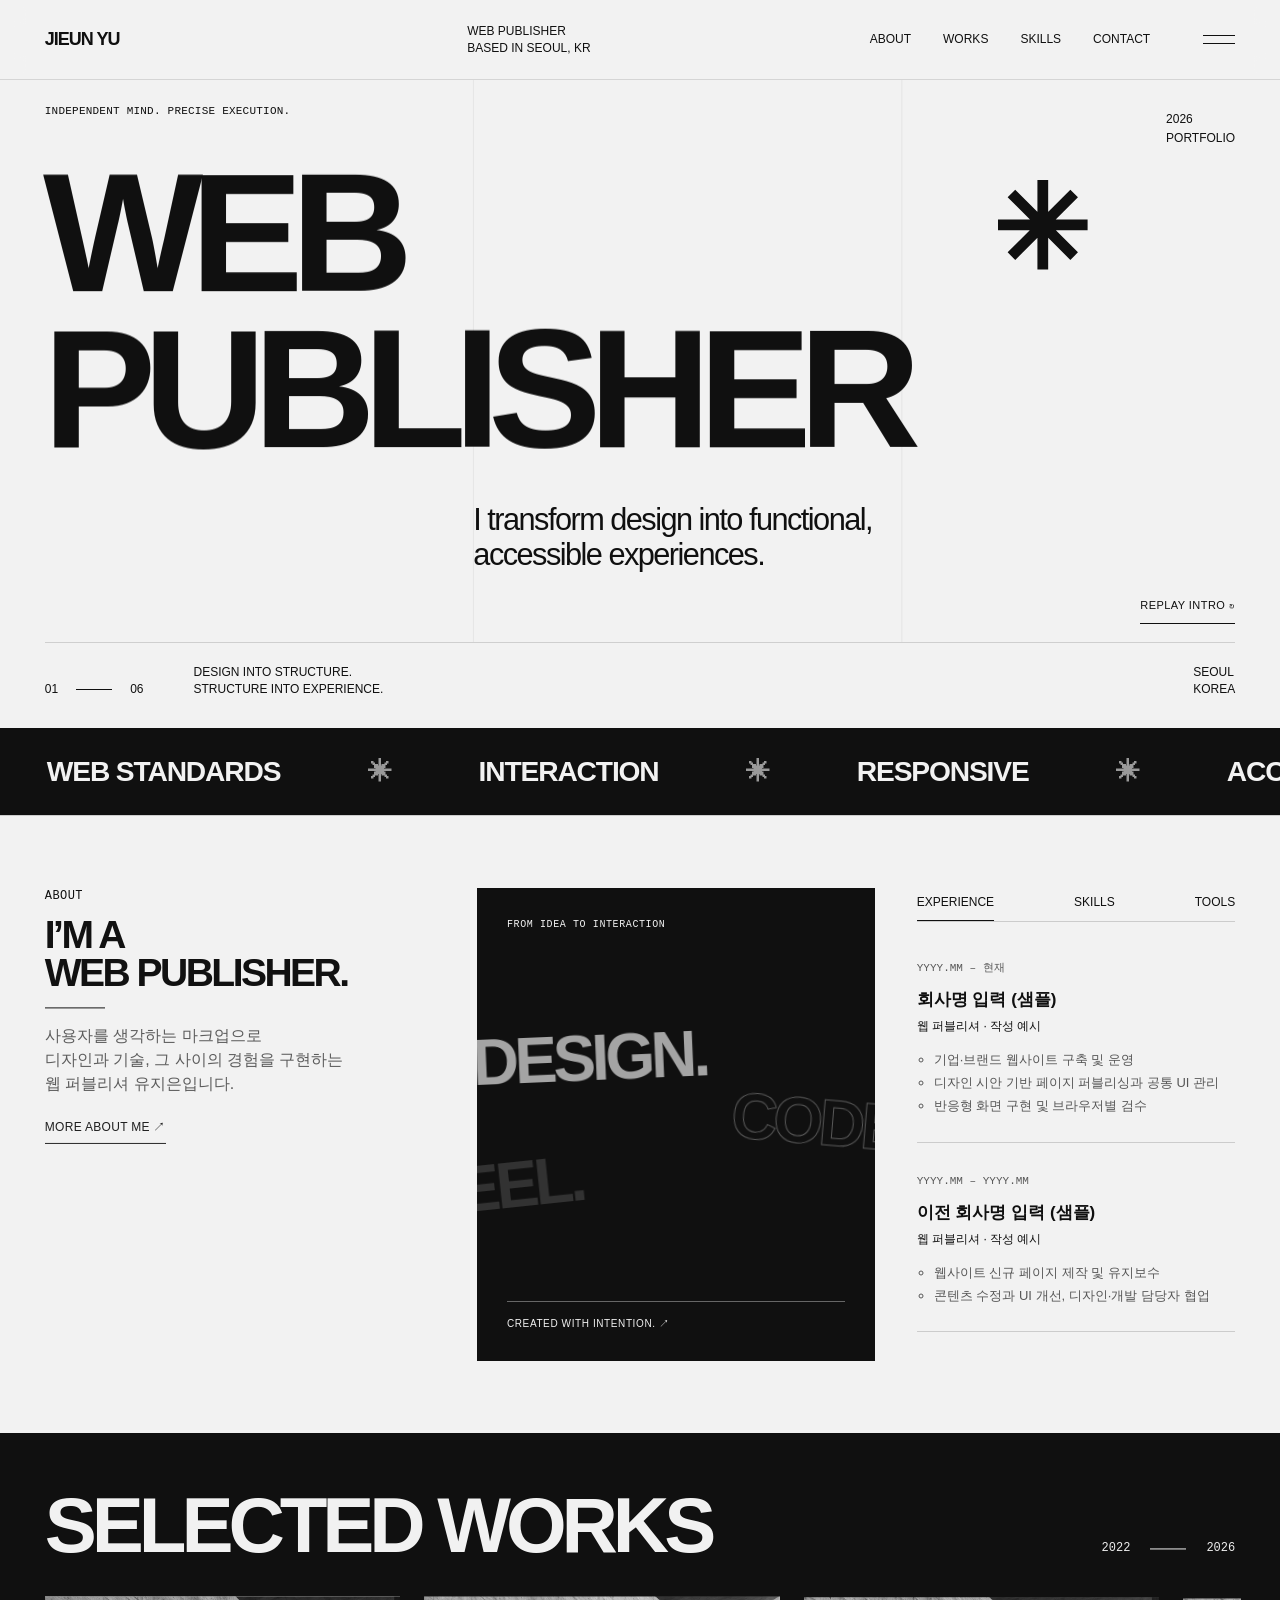
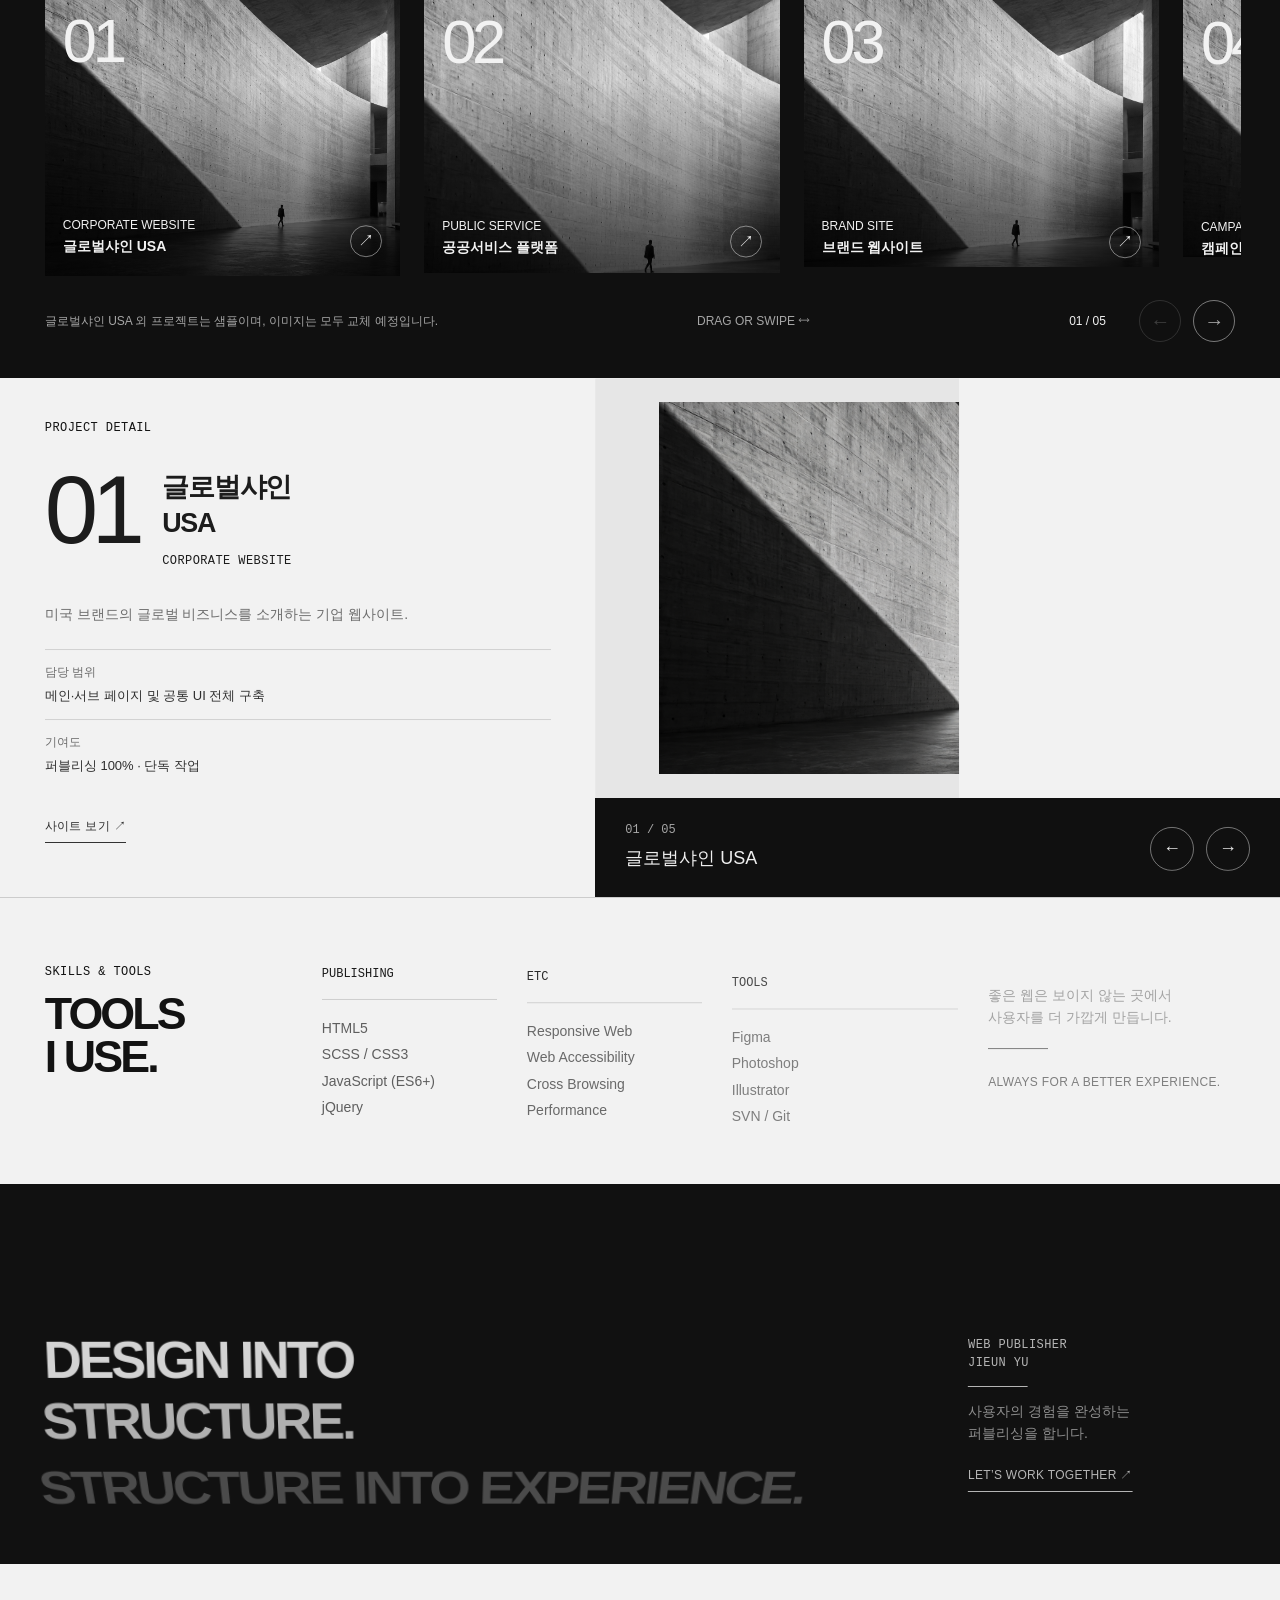
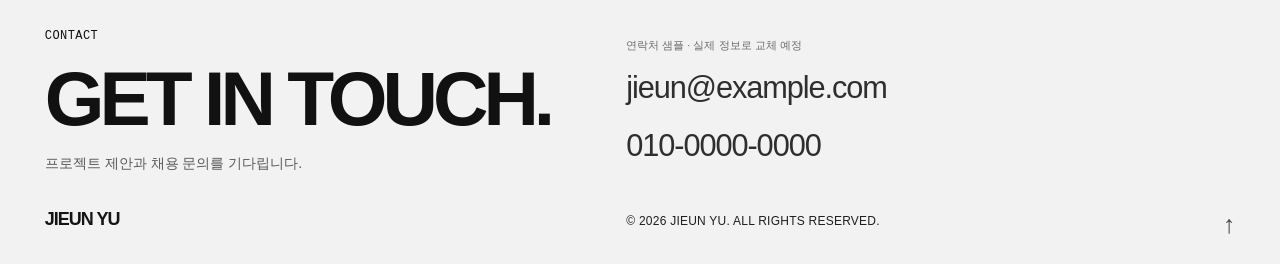
==== commit fed4462a: "#260920" ====
--- a/index.html
+++ b/index.html
@@ -1,5 +1,5 @@
 <!doctype html>
-<html lang="ko"><head><meta charset="utf-8"><meta name="viewport" content="width=device-width,initial-scale=1"><title>JIEUN YU — Web Publisher</title><meta name="description" content="디자인과 기술, 그 사이의 경험을 구현하는 웹 퍼블리셔 유지은의 포트폴리오"><link rel="icon" href="data:image/svg+xml,%3Csvg xmlns='http://www.w3.org/2000/svg' viewBox='0 0 40 40'%3E%3Crect width='40' height='40' fill='%23111'/%3E%3Ctext x='5' y='29' fill='%23f3f1ec' font-family='Arial' font-size='25'%3EJY%3C/text%3E%3C/svg%3E"><link rel="stylesheet" href="css/style.css"></head>
+<html lang="ko"><head><meta charset="utf-8"><meta name="viewport" content="width=device-width,initial-scale=1"><title>JIEUN YU — Web Publisher</title><meta name="description" content="디자인과 기술, 그 사이의 경험을 구현하는 웹 퍼블리셔 유지은의 포트폴리오."><link rel="icon" href="data:image/svg+xml,%3Csvg xmlns='http://www.w3.org/2000/svg' viewBox='0 0 40 40'%3E%3Crect width='40' height='40' fill='%23111'/%3E%3Ctext x='5' y='29' fill='%23f3f1ec' font-family='Arial' font-size='25'%3EJY%3C/text%3E%3C/svg%3E"><link rel="stylesheet" href="css/style.css"></head>
 <body><a class="skip-link" href="#main">본문으로 바로가기</a>
 <header class="header"><a class="brand" href="#top">JIEUN YU</a><span class="header-role">WEB PUBLISHER<br>BASED IN SEOUL, KR</span><nav aria-label="주요 메뉴"><a href="#about">ABOUT</a><a href="#works">WORKS</a><a href="#skills">SKILLS</a><a href="#contact">CONTACT</a></nav><button class="menu-toggle" aria-label="전체 메뉴 열기" aria-expanded="false" aria-controls="menu-panel"><span></span><span></span></button><div id="menu-panel" hidden><a href="#about">About</a><a href="#works">Selected Works</a><a href="#featured">Featured Project</a><a href="#skills">Skills & Tools</a><a href="#contact">Contact</a></div></header>
 <main id="main"><section class="hero" id="top" aria-labelledby="hero-title"><div class="hero-grid" aria-hidden="true"></div><svg class="hero-mark" viewBox="0 0 100 100" aria-hidden="true"><path d="M50 0V100M0 50H100M15 15L85 85M15 85L85 15" fill="none" stroke="currentColor" stroke-width="12"/></svg><span class="hero-kicker">INDEPENDENT MIND. PRECISE EXECUTION.</span><button class="motion-replay" type="button" hidden aria-label="타이포 모션 다시 보기">REPLAY INTRO ↻</button><div class="hero-content"><h1 id="hero-title"><span class="type-mask"><span class="hero-word">WEB</span></span><span class="type-mask"><span class="hero-word">PUBLISHER</span></span></h1><p class="hero-intro">I transform design into functional,<br> accessible experiences.</p></div><div class="hero-side"><span>2026<br>PORTFOLIO</span><a href="#about" aria-label="소개 섹션으로 이동"><span class="scroll-line"></span><span class="circle">↓</span><small>SCROLL</small></a></div><div class="hero-bottom"><span>01 <i></i> 06</span><p>DESIGN INTO STRUCTURE.<br>STRUCTURE INTO EXPERIENCE.</p><span>SEOUL<br>KOREA</span></div></section>
--- a/css/style.css
+++ b/css/style.css
@@ -59,7 +59,7 @@
 .hero-bottom i,.works-heading i { display: inline-block; width: 36px; height: 1px; background: currentColor; }
 .hero-bottom>span:last-child { margin-left: auto; color: var(--ink); }
 .type-mask:nth-child(2) .hero-word { color: var(--ink); -webkit-text-stroke: 0; }
-.hero-grid { position: absolute; inset: 80px var(--gutter) 85px; border-top: 1px solid #bdbdbd; border-bottom: 1px solid #bdbdbd; z-index: -1; background: linear-gradient(90deg,transparent calc(36% - 1px),#ddd 36%,transparent calc(36% + 1px),transparent calc(72% - 1px),#ddd 72%,transparent calc(72% + 1px)); opacity: .65; }
+.hero-grid { position: absolute; inset: 80px var(--gutter) 85px; border-bottom: 1px solid #bdbdbd; z-index: -1; background: linear-gradient(90deg,transparent calc(36% - 1px),#ddd 36%,transparent calc(36% + 1px),transparent calc(72% - 1px),#ddd 72%,transparent calc(72% + 1px)); opacity: .65; }
 .hero-kicker { position: absolute; top: 103px; left: var(--gutter); font-size: 11px; letter-spacing: .02em; font-family: var(--mono); }
 .hero-char { display: inline-block; transform-origin: 50% 100%; backface-visibility: hidden; }
 .hero-mark { position: absolute; width: clamp(58px,7vw,110px); height: auto; top: 180px; right: 15%; color: var(--ink); }
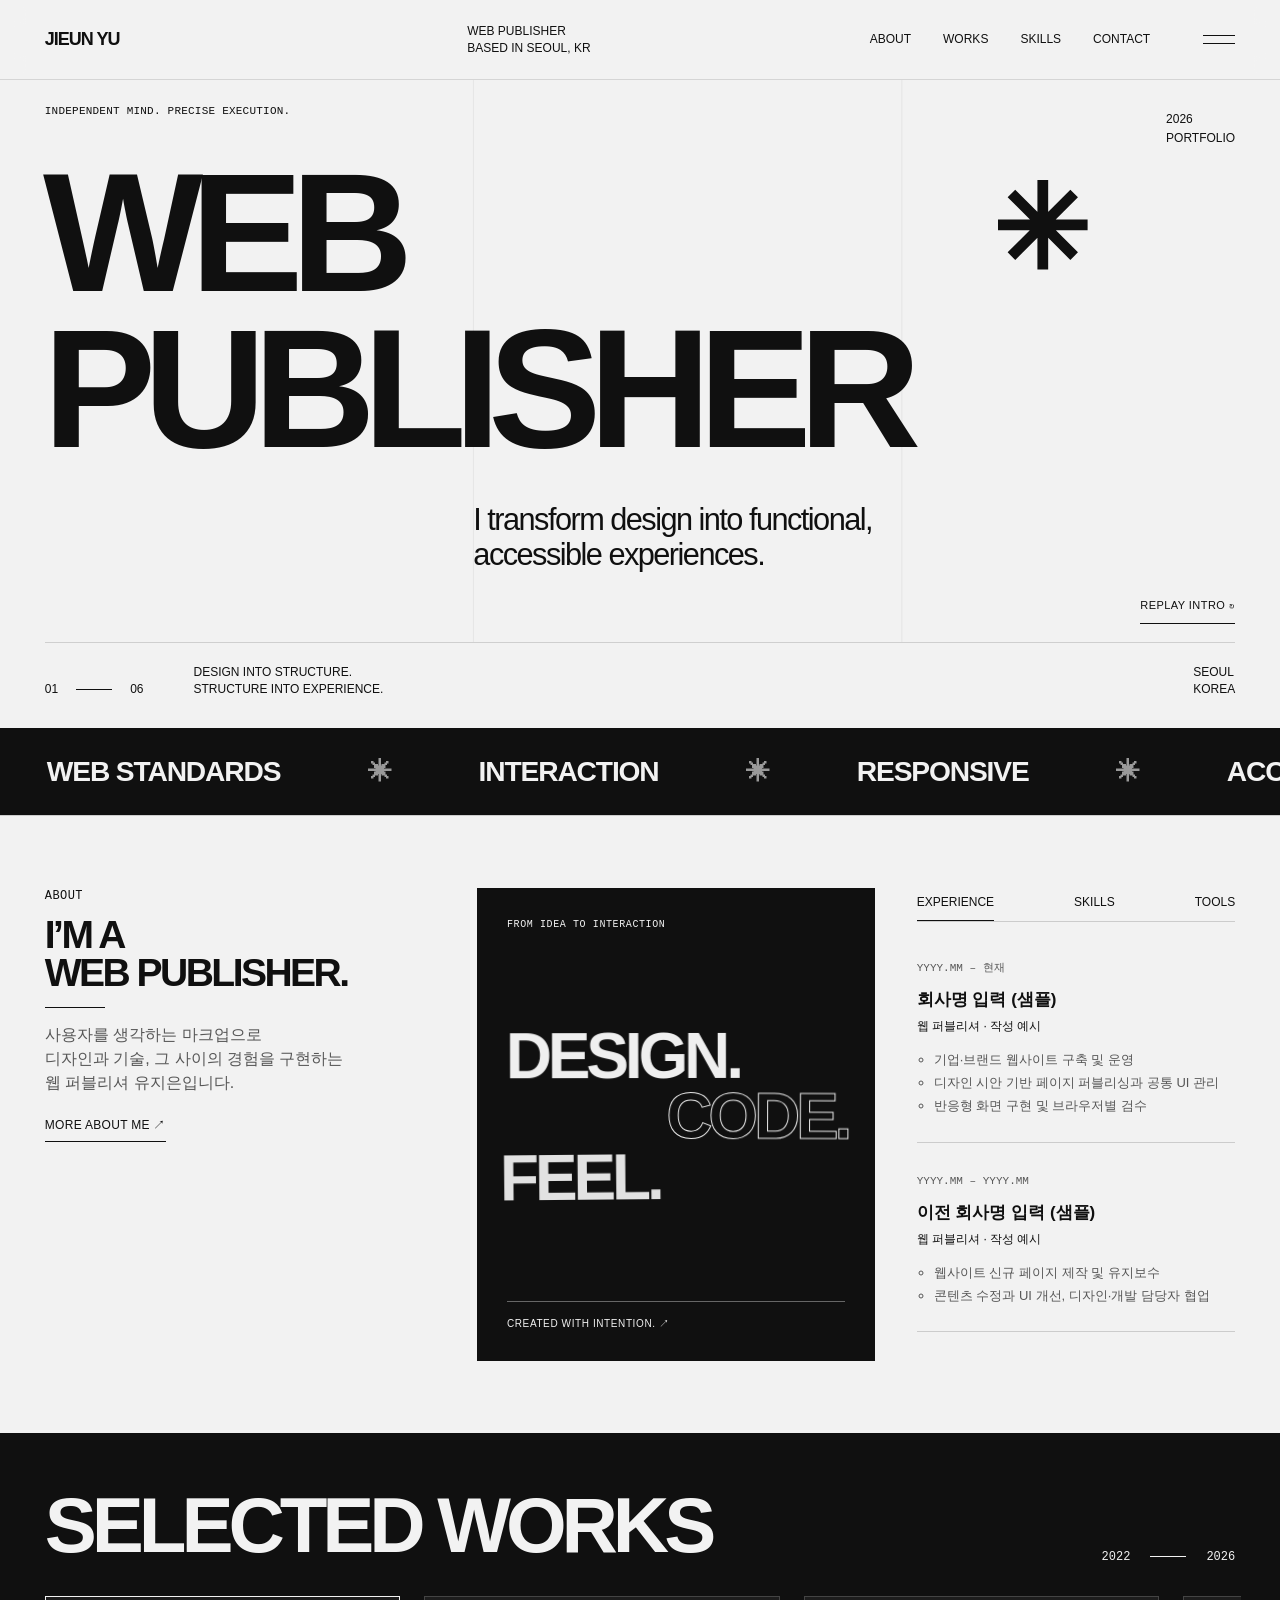
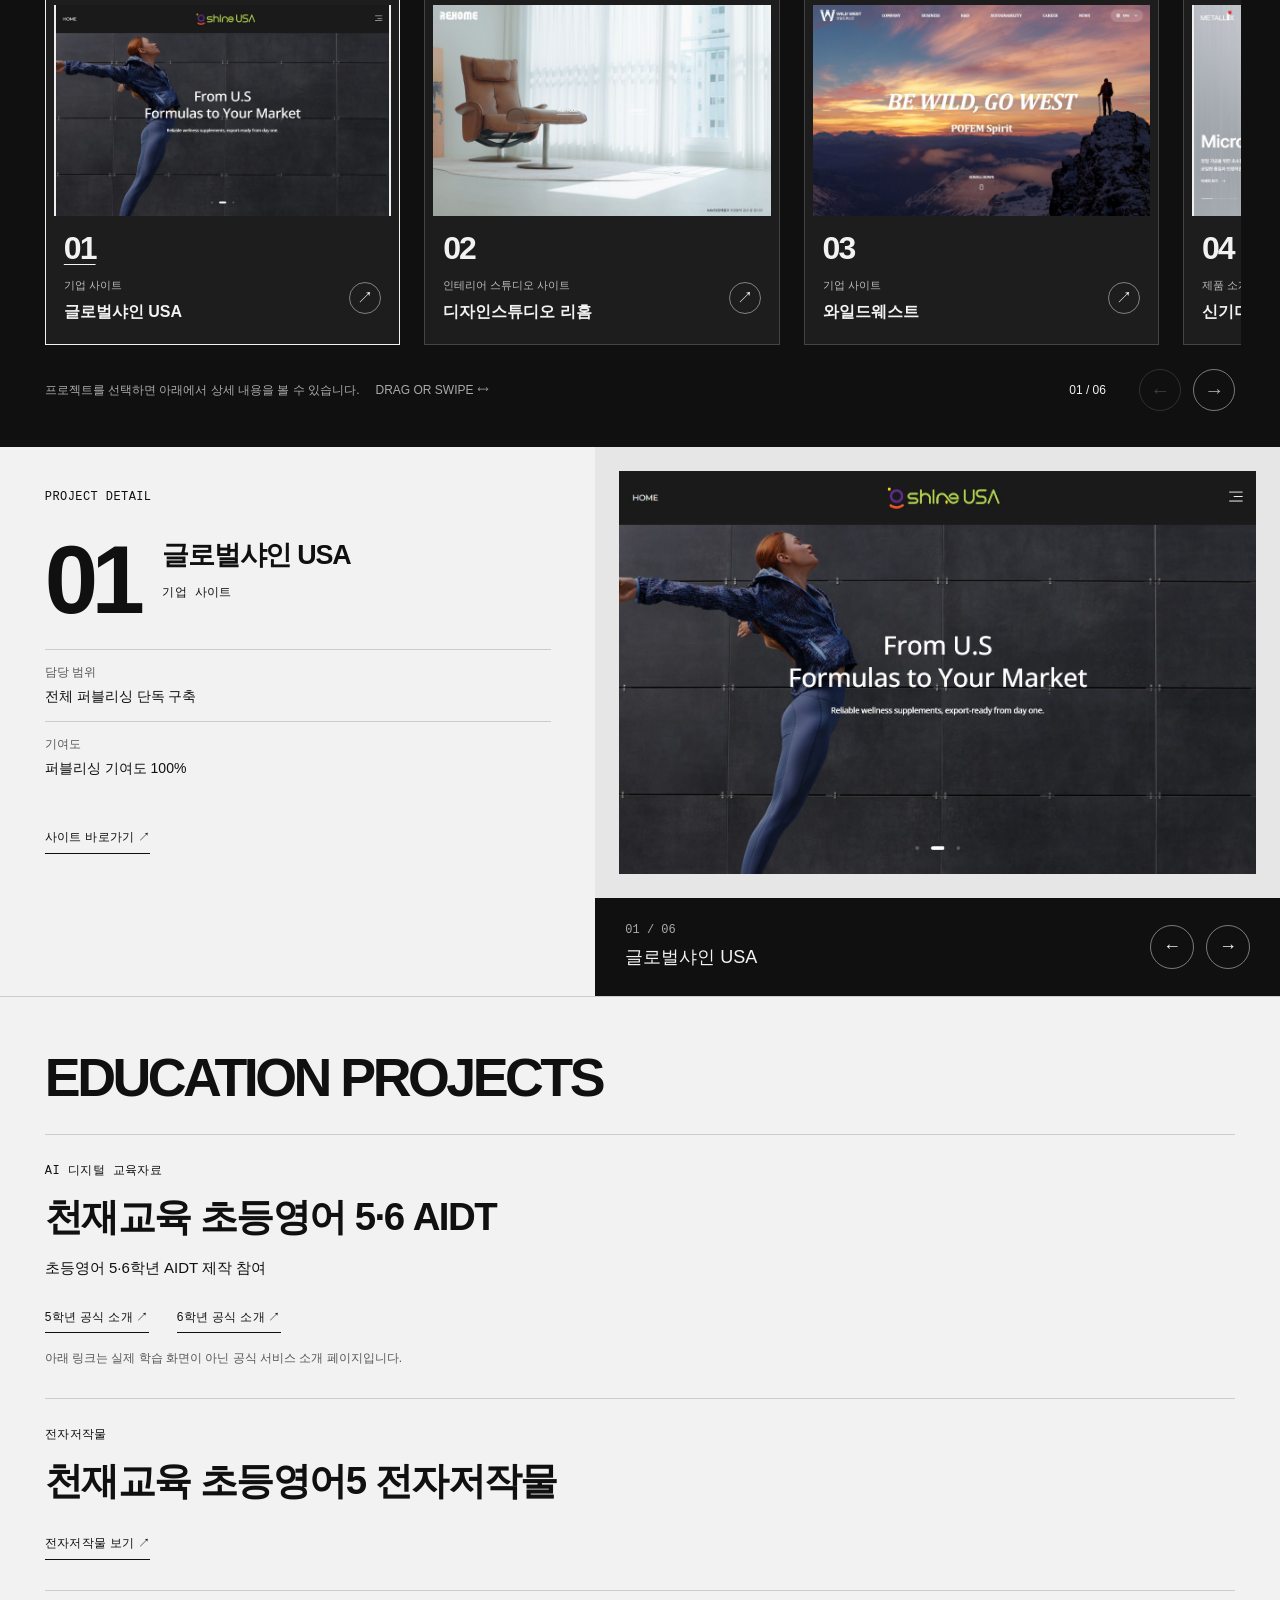
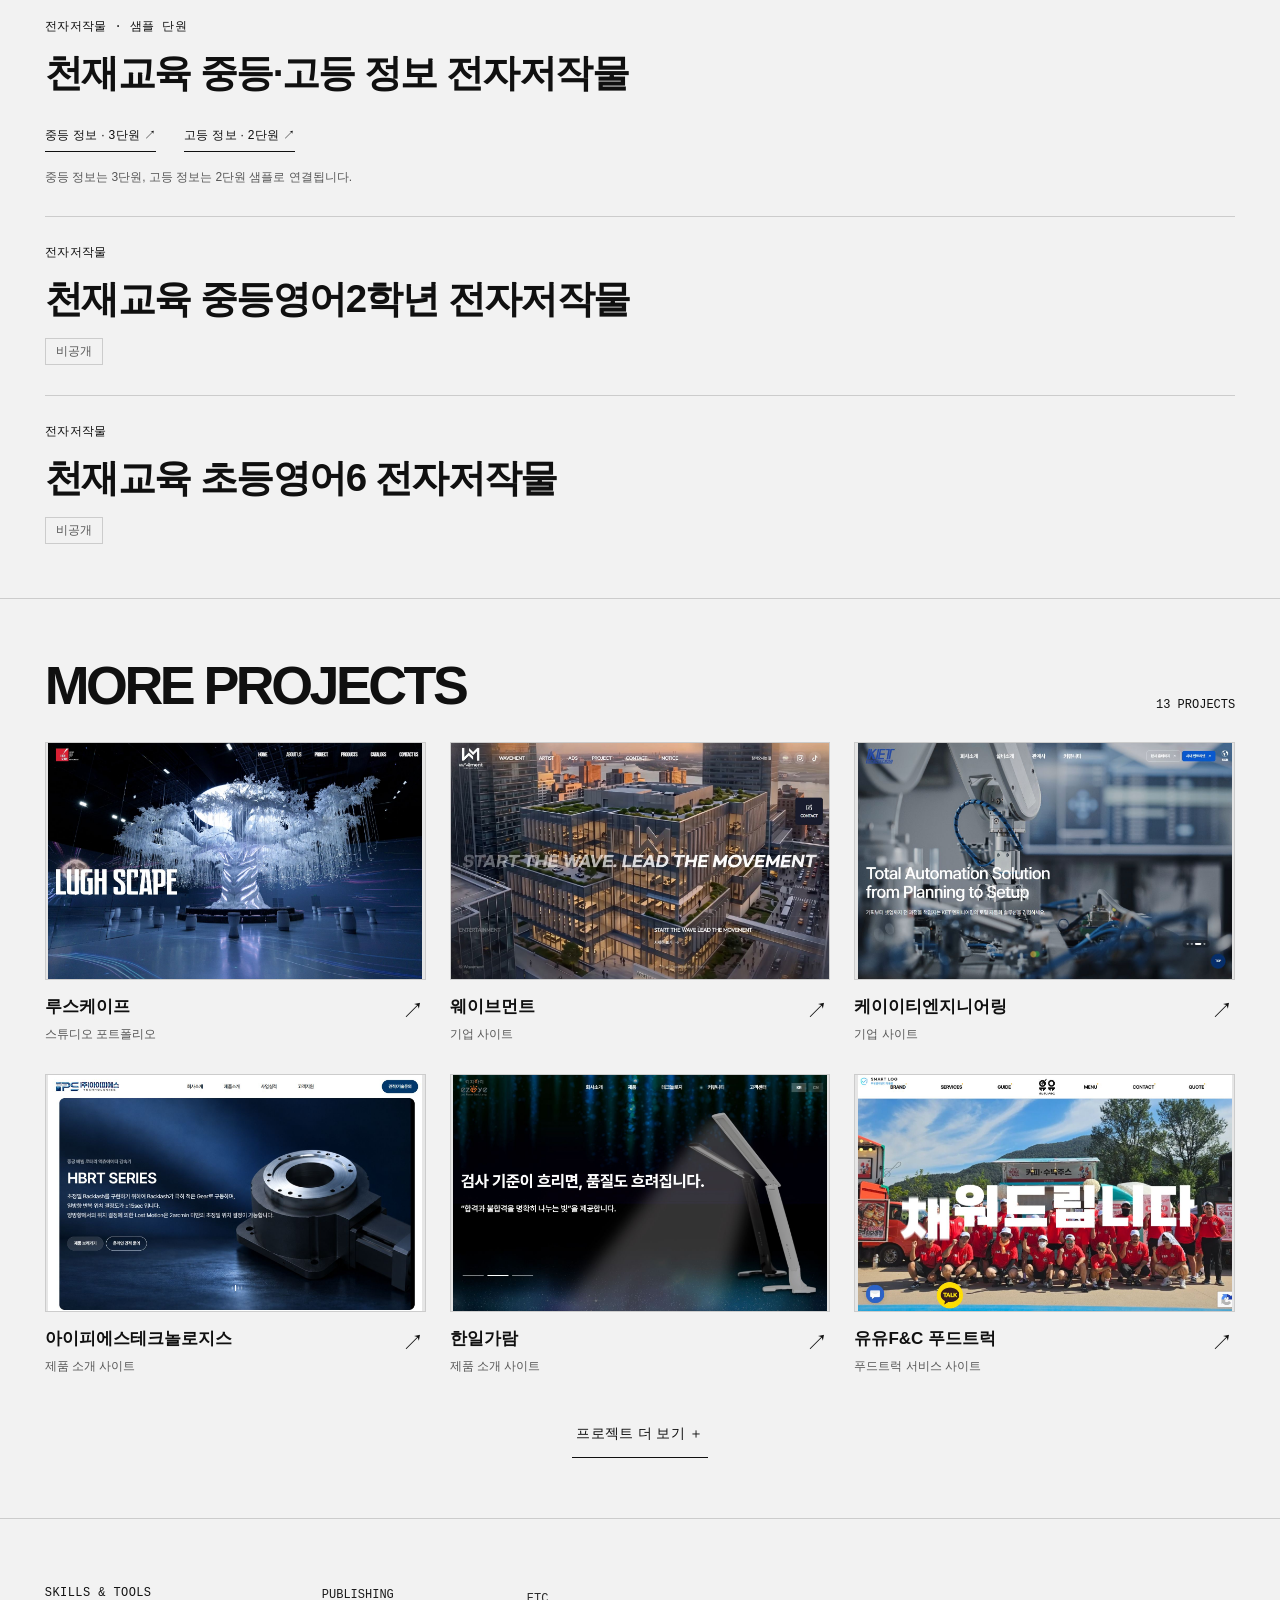
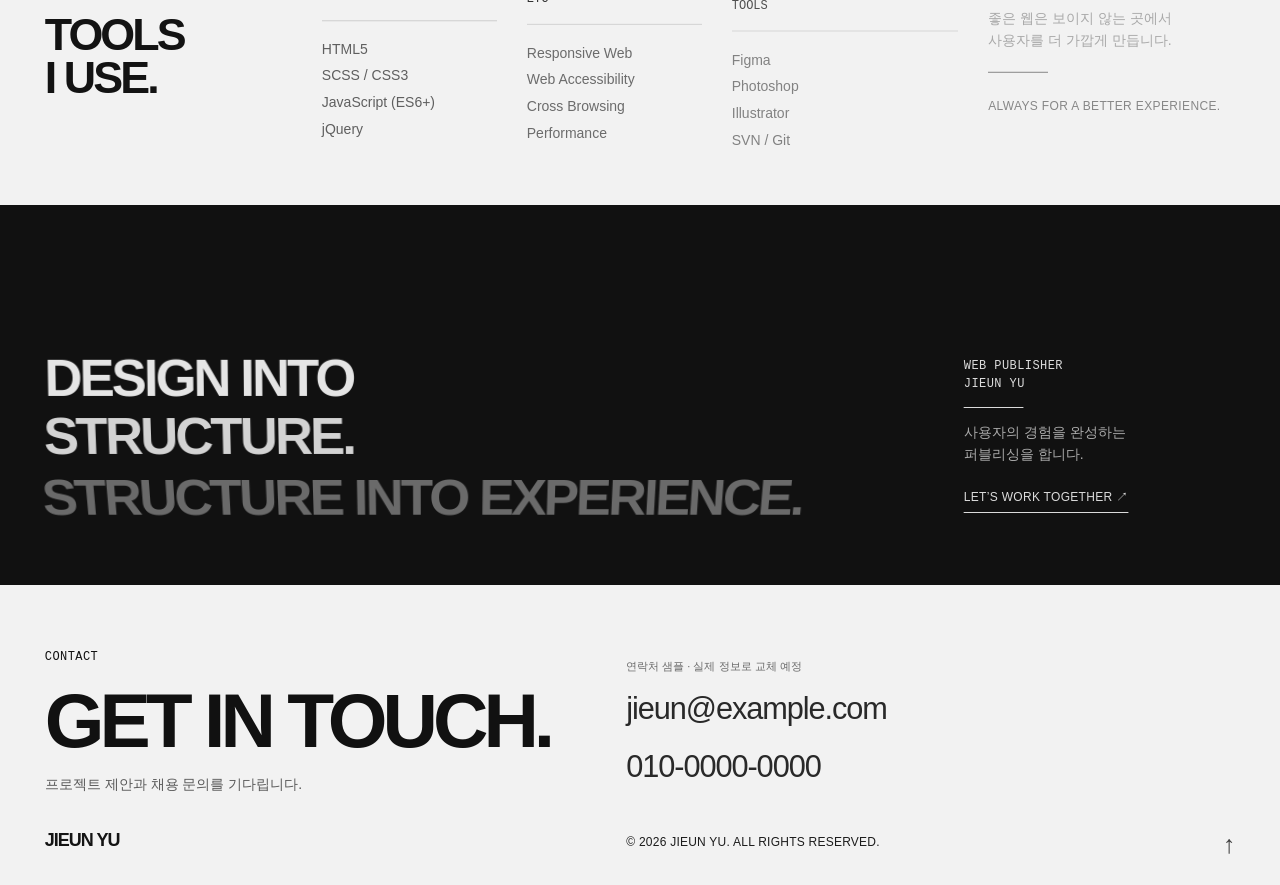
==== commit d01428f4: "#0926" ====
--- a/index.html
+++ b/index.html
@@ -1,17 +1,14 @@
 <!doctype html>
 <html lang="ko"><head><meta charset="utf-8"><meta name="viewport" content="width=device-width,initial-scale=1"><title>JIEUN YU — Web Publisher</title><meta name="description" content="디자인과 기술, 그 사이의 경험을 구현하는 웹 퍼블리셔 유지은의 포트폴리오."><link rel="icon" href="data:image/svg+xml,%3Csvg xmlns='http://www.w3.org/2000/svg' viewBox='0 0 40 40'%3E%3Crect width='40' height='40' fill='%23111'/%3E%3Ctext x='5' y='29' fill='%23f3f1ec' font-family='Arial' font-size='25'%3EJY%3C/text%3E%3C/svg%3E"><link rel="stylesheet" href="css/style.css"></head>
 <body><a class="skip-link" href="#main">본문으로 바로가기</a>
-<header class="header"><a class="brand" href="#top">JIEUN YU</a><span class="header-role">WEB PUBLISHER<br>BASED IN SEOUL, KR</span><nav aria-label="주요 메뉴"><a href="#about">ABOUT</a><a href="#works">WORKS</a><a href="#skills">SKILLS</a><a href="#contact">CONTACT</a></nav><button class="menu-toggle" aria-label="전체 메뉴 열기" aria-expanded="false" aria-controls="menu-panel"><span></span><span></span></button><div id="menu-panel" hidden><a href="#about">About</a><a href="#works">Selected Works</a><a href="#featured">Featured Project</a><a href="#skills">Skills & Tools</a><a href="#contact">Contact</a></div></header>
+<header class="header"><a class="brand" href="#top">JIEUN YU</a><span class="header-role">WEB PUBLISHER<br>BASED IN SEOUL, KR</span><nav aria-label="주요 메뉴"><a href="#about">ABOUT</a><a href="#works">WORKS</a><a href="#skills">SKILLS</a><a href="#contact">CONTACT</a></nav><button class="menu-toggle" aria-label="전체 메뉴 열기" aria-expanded="false" aria-controls="menu-panel"><span></span><span></span></button><div id="menu-panel" hidden><a href="#about">About</a><a href="#works">Selected Works</a><a href="#featured">Project Detail</a><a href="#skills">Skills & Tools</a><a href="#contact">Contact</a></div></header>
 <main id="main"><section class="hero" id="top" aria-labelledby="hero-title"><div class="hero-grid" aria-hidden="true"></div><svg class="hero-mark" viewBox="0 0 100 100" aria-hidden="true"><path d="M50 0V100M0 50H100M15 15L85 85M15 85L85 15" fill="none" stroke="currentColor" stroke-width="12"/></svg><span class="hero-kicker">INDEPENDENT MIND. PRECISE EXECUTION.</span><button class="motion-replay" type="button" hidden aria-label="타이포 모션 다시 보기">REPLAY INTRO ↻</button><div class="hero-content"><h1 id="hero-title"><span class="type-mask"><span class="hero-word">WEB</span></span><span class="type-mask"><span class="hero-word">PUBLISHER</span></span></h1><p class="hero-intro">I transform design into functional,<br> accessible experiences.</p></div><div class="hero-side"><span>2026<br>PORTFOLIO</span><a href="#about" aria-label="소개 섹션으로 이동"><span class="scroll-line"></span><span class="circle">↓</span><small>SCROLL</small></a></div><div class="hero-bottom"><span>01 <i></i> 06</span><p>DESIGN INTO STRUCTURE.<br>STRUCTURE INTO EXPERIENCE.</p><span>SEOUL<br>KOREA</span></div></section>
 <div class="discipline-band" aria-hidden="true"><div class="discipline-track"><span>WEB STANDARDS</span><i>✳</i><span>INTERACTION</span><i>✳</i><span>RESPONSIVE</span><i>✳</i><span>ACCESSIBILITY</span><i>✳</i></div></div><section class="about section" id="about" aria-labelledby="about-title"><div class="about-intro"><span class="eyebrow">ABOUT</span><h2 id="about-title">I’M A<br>WEB PUBLISHER.</h2><span class="short-rule"></span><p>사용자를 생각하는 마크업으로<br>디자인과 기술, 그 사이의 경험을 구현하는<br>웹 퍼블리셔 유지은입니다.</p><a class="text-link" href="#about-panel">MORE ABOUT ME ↗</a></div><div class="about-type" aria-label="Design. Code. Experience."><span class="eyebrow">FROM IDEA TO INTERACTION</span><div aria-hidden="true"><span class="about-type-line">DESIGN.</span><span class="about-type-line outline-type">CODE.</span><span class="about-type-line">FEEL.</span></div><span class="type-signature">CREATED WITH INTENTION. ↗</span></div><div class="about-info"><div class="about-tabs" role="tablist" aria-label="소개 상세"><button role="tab" id="tab-experience" aria-selected="true" aria-controls="about-panel" data-tab="experience">EXPERIENCE</button><button role="tab" id="tab-skills" aria-selected="false" aria-controls="about-panel" tabindex="-1" data-tab="skills">SKILLS</button><button role="tab" id="tab-tools" aria-selected="false" aria-controls="about-panel" tabindex="-1" data-tab="tools">TOOLS</button></div><div id="about-panel" role="tabpanel" aria-labelledby="tab-experience" tabindex="0"><ol class="experience-list"><li><span>01</span><p>다양한 화면에서 일관된 경험<br>반응형 웹사이트 구축</p></li><li><span>02</span><p>웹 표준, 웹 접근성을 고려한 마크업<br>반응형 웹, 인터랙션 구현</p></li><li><span>03</span><p>사용자 경험을 고려한<br>유지보수 및 코드 개선</p></li></ol></div></div></section>
 <section class="works section" id="works" aria-labelledby="works-title"><div class="works-heading"><h2 id="works-title">SELECTED WORKS</h2><span>2022 <i></i> 2026</span></div><div class="works-window"><div class="works-track">
-<article class="project" data-project="institution"><a class="project-visual" href="#detail-01" data-cursor="VIEW"><img src="images/architecture.png" alt="큰 곡면 콘크리트 벽의 건축 콘셉트 이미지" width="1536" height="1024" loading="lazy"><span class="project-number">01</span><div class="project-caption"><div><span>NATIONAL INSTITUTION</span><h3>국가기관 웹사이트 리뉴얼</h3></div><span class="circle">↗</span></div></a><details id="detail-01"><summary>프로젝트 정보</summary><p>실제 프로젝트로 교체할 샘플입니다. 담당 업무, 기간, 기여도, 접근성 구현 사항을 입력하세요.</p></details></article>
-<article class="project" data-project="public"><a class="project-visual" href="#detail-02" data-cursor="VIEW"><img src="images/architecture.png" class="crop-detail" alt="빛과 그림자가 교차하는 콘크리트 공간" width="1536" height="1024" loading="lazy"><span class="project-number">02</span><div class="project-caption"><div><span>PUBLIC SERVICE</span><h3>공공서비스 플랫폼</h3></div><span class="circle">↗</span></div></a><details id="detail-02"><summary>프로젝트 정보</summary><p>실제 프로젝트로 교체할 샘플입니다. 정보 구조와 공통 UI, 반응형 구현 과정을 정리하세요.</p></details></article>
-<article class="project" data-project="brand"><a class="project-visual" href="#detail-03" data-cursor="VIEW"><img src="images/architecture.png" class="crop-light" alt="빛과 구조를 담은 건축 콘셉트 이미지" width="1448" height="1086" loading="lazy"><span class="project-number">03</span><div class="project-caption"><div><span>BRAND SITE</span><h3>브랜드 웹사이트</h3></div><span class="circle">↗</span></div></a><details id="detail-03"><summary>프로젝트 정보</summary><p>실제 프로젝트로 교체할 샘플입니다. 브랜드의 시각적 표현과 모션 설계 내용을 입력하세요.</p></details></article>
-<article class="project" data-project="campaign"><a class="project-visual" href="#detail-04" data-cursor="VIEW"><img src="images/architecture.png" class="crop-dark" alt="공간의 명암을 담은 건축 콘셉트 이미지" width="2172" height="724" loading="lazy"><span class="project-number">04</span><div class="project-caption"><div><span>CAMPAIGN</span><h3>캠페인 사이트</h3></div><span class="circle">↗</span></div></a><details id="detail-04"><summary>프로젝트 정보</summary><p>실제 프로젝트로 교체할 샘플입니다. 이벤트 콘텐츠와 인터랙션 구현 내용을 입력하세요.</p></details></article>
-<article class="project" data-project="responsive"><a class="project-visual" href="#detail-05" data-cursor="VIEW"><img src="images/architecture.png" class="crop-wide" alt="넓은 여백과 빛을 담은 건축 공간 이미지" width="1536" height="1024" loading="lazy"><span class="project-number">05</span><div class="project-caption"><div><span>RESPONSIVE</span><h3>반응형 웹사이트</h3></div><span class="circle">↗</span></div></a><details id="detail-05"><summary>프로젝트 정보</summary><p>실제 프로젝트로 교체할 샘플입니다. 모바일부터 데스크톱까지의 대응 전략을 정리하세요.</p></details></article>
-</div></div><div class="works-foot"><span>글로벌샤인 USA 외 프로젝트는 샘플이며, 이미지는 모두 교체 예정입니다.</span><span>SCROLL TO EXPLORE ⟶</span></div></section>
-<section class="featured" id="featured" aria-labelledby="featured-title"><div class="featured-copy"><span class="eyebrow">FEATURED PROJECT</span><div class="featured-title"><span class="feature-number" id="feature-number">01</span><div><h2 id="featured-title">문화기관<br>웹사이트 리뉴얼</h2><span class="eyebrow" id="feature-category">NATIONAL INSTITUTION<br>CONCEPT PROJECT</span></div></div><div class="featured-description"><p id="feature-description">예술과 일상이 만나는 디지털 공간.<br>사용자 중심의 경험을 설계하는<br>웹사이트 리뉴얼 콘셉트입니다.</p><a class="text-link" id="feature-link" href="#detail-01">VIEW PROJECT ↗</a></div></div><div class="featured-image"><img id="feature-image" src="images/architecture.png" alt="빛과 곡면이 만나는 콘크리트 건축 콘셉트" width="1536" height="1024" loading="lazy"></div><div class="featured-aside" role="group" aria-label="프로젝트 탐색"><div class="feature-summary"><span class="feature-count" id="feature-count">01 / 05</span><p id="feature-project-name">글로벌샤인 USA</p></div><div class="feature-controls"><button class="circle" id="feature-prev" aria-label="이전 프로젝트">←</button><button class="circle" id="feature-next" aria-label="다음 프로젝트">→</button></div><span class="sr-only" id="feature-status" role="status" aria-live="polite"></span></div></section>
+</div></div><div class="works-foot"><span>프로젝트를 선택하면 아래에서 상세 내용을 볼 수 있습니다.</span><span>SCROLL TO EXPLORE ⟶</span></div></section>
+<section class="featured" id="featured" aria-labelledby="featured-title"><div class="featured-copy"><span class="eyebrow">PROJECT DETAIL</span><div class="featured-title"><span class="feature-number" id="feature-number"></span><div><h2 id="featured-title"></h2><span class="eyebrow" id="feature-category"></span></div></div><div class="featured-description"><a class="text-link" id="feature-link">사이트 바로가기 ↗</a></div></div><div class="featured-image"><img id="feature-image" alt="" width="1440" height="900" loading="lazy"></div><div class="featured-aside" role="group" aria-label="프로젝트 탐색"><div class="feature-summary"><span class="feature-count" id="feature-count"></span><p id="feature-project-name"></p></div><div class="feature-controls"><button type="button" class="circle" id="feature-prev" aria-label="이전 프로젝트">←</button><button type="button" class="circle" id="feature-next" aria-label="다음 프로젝트">→</button></div><span class="sr-only" id="feature-status" role="status" aria-live="polite"></span></div></section>
+<section class="more-projects section" id="more-projects" aria-labelledby="more-title"><div class="more-heading"><h2 id="more-title">MORE PROJECTS</h2><span>10 PROJECTS</span></div><div class="more-grid" id="more-grid"></div><button class="more-toggle text-link" type="button" aria-expanded="false" aria-controls="more-grid">프로젝트 더 보기 <span aria-hidden="true">＋</span></button><span class="sr-only" id="more-status" role="status"></span></section>
+<noscript><p class="section">프로젝트 목록을 보려면 JavaScript를 활성화해 주세요.</p></noscript>
 <section class="skills section" id="skills" aria-labelledby="skills-title"><div><span class="eyebrow">SKILLS & TOOLS</span><h2 id="skills-title">TOOLS<br>I USE.</h2></div><div><h3>PUBLISHING</h3><ul><li>HTML5</li><li>SCSS / CSS3</li><li>JavaScript (ES6+)</li><li>jQuery</li></ul></div><div><h3>ETC</h3><ul><li>Responsive Web</li><li>Web Accessibility</li><li>Cross Browsing</li><li>Performance</li></ul></div><div><h3>TOOLS</h3><ul><li>Figma</li><li>Photoshop</li><li>Illustrator</li><li>SVN / Git</li></ul></div><div class="skills-note"><p>좋은 웹은 보이지 않는 곳에서<br>사용자를 더 가깝게 만듭니다.</p><span class="short-rule"></span><small>ALWAYS FOR A BETTER EXPERIENCE.</small></div></section>
 <section class="statement section" aria-labelledby="statement-title"><h2 id="statement-title">DESIGN INTO<br>STRUCTURE.<br>STRUCTURE INTO EXPERIENCE.</h2><div><span class="eyebrow">WEB PUBLISHER<br>JIEUN YU</span><span class="short-rule"></span><p>사용자의 경험을 완성하는<br>퍼블리싱을 합니다.</p><a class="text-link" href="#contact">LET’S WORK TOGETHER ↗</a></div></section>
 <footer class="footer section" id="contact"><div class="contact-heading"><span class="eyebrow">CONTACT</span><h2>GET IN TOUCH.</h2><p>프로젝트 제안과 채용 문의를 기다립니다.</p></div><a class="brand" href="#top">JIEUN YU</a><span>© 2026 JIEUN YU. ALL RIGHTS RESERVED.</span><div id="contact-links"><span class="contact-pending">연락처 업데이트 예정</span></div><a href="#top" class="back-top" aria-label="맨 위로 이동">↑</a></footer></main><div class="cursor" aria-hidden="true">VIEW ↗</div><script src="js/content.js"></script><script src="vendor/gsap.min.js"></script><script src="vendor/ScrollTrigger.min.js"></script><script src="js/main.js"></script></body></html>
--- a/css/style.css
+++ b/css/style.css
@@ -4,14 +4,14 @@
 :root { --paper: #f2f2f2; --ink: #101010; --muted: #575757; --line: #cccccc; --gutter: clamp(22px,3.5vw,64px); --serif: Georgia, "Times New Roman", serif; --sans: Arial, "Noto Sans KR", "Malgun Gothic", sans-serif; --header-height: 80px; --mono: "Courier New", monospace; }
 * { box-sizing: border-box; }
 html { scroll-behavior: smooth; scroll-padding-top: calc(var(--header-height) + 20px); }
-body { margin: 0; background: var(--paper); color: var(--ink); font: 16px/1.55 Arial,"Noto Sans KR",sans-serif; font-family: var(--sans); -webkit-font-smoothing: antialiased; }
+body { margin: 0; background: var(--paper); color: var(--ink); font: 16px/1.55 var(--sans); -webkit-font-smoothing: antialiased; }
 a { color: inherit; text-decoration: none; }
 button { font: inherit; color: inherit; cursor: pointer; background: none; border: 0; }
 h1,h2,h3,p,figure { margin: 0; }
 h1,h2,h3 { font-weight: 400; }
 h2 { font-family: var(--sans); line-height: .98; letter-spacing: -.065em; font-weight: 700; }
 a:hover { text-decoration: underline; text-underline-offset: 5px; }
-a:focus-visible,button:focus-visible,summary:focus-visible,[tabindex]:focus-visible { outline: 2px solid #a78348; outline-offset: 5px; outline-color: #808080; }
+a:focus-visible,button:focus-visible,summary:focus-visible,[tabindex]:focus-visible { outline: 2px solid #808080; outline-offset: 5px; }
 ::selection { background: #b8b8b8; color: #000; }
 .skip-link { position: fixed; top: 10px; left: 10px; background: white; color: black; padding: 10px 15px; z-index: 100; transform: translateY(-160%); }
 .skip-link:focus { transform: none; }
@@ -92,69 +92,86 @@
 /* Selected works */
 .works { padding-top: 54px; padding-bottom: 36px; background: #101010; color: var(--paper); overflow: hidden; }
 .works-heading { display: flex; justify-content: space-between; align-items: end; gap: 25px; margin-bottom: 32px; }
-.works-heading h2 { font-size: clamp(34px,6.1vw,100px); font-weight: 700; }
-.works-heading>span { display: flex; gap: 20px; align-items: center; font-size: 12px; font-family: var(--mono); white-space: nowrap; padding-bottom: 6px; }
-.works-track { display: grid; grid-template-columns: repeat(5,minmax(0,1fr)); gap: 22px; }
+.works-heading h2 { font-size: clamp(34px,6.1vw,100px); }
+.works-heading>span { display: flex; gap: 20px; align-items: center; font: 12px var(--mono); white-space: nowrap; }
+.works-track { display: grid; grid-template-columns: repeat(3,minmax(0,1fr)); gap: 24px; }
 .project { min-width: 0; }
-.project-visual { height: clamp(190px,16vw,300px); position: relative; display: block; overflow: hidden; background: #393939; }
-.project-visual img { width: 100%; height: 100%; object-fit: cover; filter: grayscale(1); transition: transform .8s cubic-bezier(.2,.7,.2,1), filter .6s; }
-.project-visual:hover img { transform: scale(1.08); filter: grayscale(1) contrast(1.12); }
-.project-visual::after { content: ""; position: absolute; inset: 0; background: linear-gradient(transparent 30%,#000b); }
-.project-number { position: absolute; top: 8px; left: 18px; font-family: var(--sans); font-size: clamp(42px,4.8vw,76px); line-height: 1.2; z-index: 1; letter-spacing: -.07em; font-weight: 500; }
-.project-caption { position: absolute; bottom: 20px; left: 18px; right: 18px; display: flex; justify-content: space-between; gap: 5px; align-items: end; z-index: 1; transition: transform .45s; }
-.project-caption span:not(.circle) { font-size: 12px; line-height: 1.3; display: block; }
-.project-caption h3 { font-size: 14px; line-height: 1.5; margin-top: 3px; word-break: keep-all; font-weight: 600; }
+.project-visual { position: relative; display: block; padding: 8px; background: #1d1d1d; border: 1px solid #444; transition: border-color .2s; }
+.project-visual img { display: block; width: 100%; height: auto; aspect-ratio: 8 / 5; object-fit: contain; background: #eee; }
+.project-visual:hover { border-color: #aaa; text-decoration: none; }
+.project-number { display: block; margin: 16px 10px 8px; font-size: 32px; line-height: 1; font-weight: 700; letter-spacing: -.06em; }
+.project-caption { display: flex; justify-content: space-between; gap: 10px; align-items: center; padding: 0 10px 12px; }
+.project-caption span:not(.circle) { font-size: 11px; color: #bbb; }
+.project-caption h3 { font-size: 16px; line-height: 1.5; margin-top: 4px; word-break: keep-all; font-weight: 600; }
 .project-caption .circle { width: 32px; height: 32px; font-size: 16px; }
-.project details { font-size: 12px; color: #bcbcbc; margin-top: 8px; }
-.project summary { cursor: pointer; width: max-content; max-width: 100%; }
-.project details p { font-size: 14px; padding: 12px 0; max-width: 30em; }
-.crop-detail { object-position: 90% 50%; scale: 1.5; }
-.crop-light { object-position: 95% 0; scale: 1.2; }
-.crop-dark { object-position: 100% 70%; scale: 1.15; }
-.crop-wide { object-position: 20% 90%; }
-.works-foot { display: flex; justify-content: space-between; font-size: 12px; color: #a6a6a6; margin-top: 12px; gap: 15px; }
-.works.has-swiper { padding-top: 54px; padding-bottom: 36px; }
+.works-foot { display: flex; align-items: center; justify-content: space-between; font-size: 12px; color: #aaa; margin-top: 24px; gap: 16px; flex-wrap: wrap; }
 .works.has-swiper .works-window { overflow: hidden; padding: 6px; margin: -6px; touch-action: pan-y; }
 .works.has-swiper .works-track { display: flex; gap: 0; align-items: stretch; }
-.works.has-swiper .project { flex-shrink: 0; margin: 0; height: auto; }
-.works.has-swiper .project-visual { height: clamp(240px,22vw,350px); }
-.works.has-swiper .project-visual:focus-visible { outline-offset: -5px; outline-color: white; }
+.works.has-swiper .project { flex-shrink: 0; height: auto; }
+.works.has-swiper .project-visual { height: 100%; }
 .works-controls { display: flex; align-items: center; gap: 12px; margin-left: auto; }
 .works-controls .circle { width: 42px; height: 42px; }
 .works-controls button:disabled { opacity: .3; cursor: default; }
 .works-controls button:disabled:hover { background: transparent; color: inherit; }
 .works-slide-count { min-width: 58px; color: var(--paper); font-variant-numeric: tabular-nums; }
-.works.has-swiper .works-foot { align-items: center; margin-top: 23px; flex-wrap: wrap; }
-.works.has-swiper .works-foot>span:nth-child(2) { margin-left: auto; }
-.project.is-selected .project-visual { outline: 1px solid var(--paper); outline-offset: -1px; }
-.project.is-selected .project-number { text-decoration: none; text-underline-offset: 8px; text-decoration-thickness: 1px; }
-.project-visual:hover .project-caption { transform: translateY(-5px); }
+.project.is-selected .project-visual { border-color: var(--paper); }
+.project.is-selected .project-number { text-decoration: underline; text-underline-offset: 5px; text-decoration-thickness: 1px; }
 
 /* Project detail */
 .featured { display: grid; grid-template-columns: 1fr 1.15fr; align-items: start; border-bottom: 1px solid var(--line); }
 .featured-copy { grid-column: 1; grid-row: 1 / 3; padding: 42px var(--gutter); }
 .featured-title { display: flex; gap: 24px; align-items: start; margin-top: 30px; }
-.feature-number { font: clamp(54px,7.5vw,115px)/.85 var(--serif); letter-spacing: -.07em; font-family: var(--sans); font-weight: 500; }
-.featured h2 { font-size: clamp(21px,2.1vw,34px); line-height: 1.35; letter-spacing: -.045em; word-break: keep-all; font-family: var(--sans); font-weight: 700; }
+.featured-title>div { min-width: 0; }
+.feature-number { font: 700 clamp(54px,7.5vw,100px)/.9 var(--sans); letter-spacing: -.07em; }
+.featured h2 { font-size: clamp(21px,2.1vw,34px); line-height: 1.35; letter-spacing: -.045em; word-break: keep-all; overflow-wrap: anywhere; }
 .featured-title .eyebrow { font-size: 12px; margin-top: 12px; }
-.featured-description { margin-top: 30px; margin-left: 0; }
-.featured-description p { font-size: 14px; color: var(--muted); word-break: keep-all; }
-.featured-description .text-link { margin-top: 14px; white-space: nowrap; }
-.featured-image { overflow: hidden; aspect-ratio: 16 / 10; width: 100%; max-height: 420px; padding: 24px; background: #e6e6e6; }
-.featured-image img { display: block; width: 100%; height: 100%; object-fit: contain; }
+.featured-description { margin-top: 26px; }
+.featured-image { padding: 24px; background: #e6e6e6; }
+.featured-image img { display: block; width: 100%; height: auto; object-fit: contain; }
 .featured-aside { grid-column: 2; background: var(--ink); color: var(--paper); display: flex; align-items: center; justify-content: space-between; gap: 20px; padding: 24px 30px; }
 .feature-count { display: block; font: 12px/1.4 var(--mono); color: #aaa; font-variant-numeric: tabular-nums; }
 .feature-summary { min-width: 0; }
-.feature-summary p { margin-top: 6px; font-size: 18px; font-weight: 500; word-break: keep-all; overflow-wrap: anywhere; }
-.feature-controls { display: flex; align-items: center; gap: 12px; flex-shrink: 0; }
+.feature-summary p { margin-top: 6px; font-size: 18px; font-weight: 500; word-break: keep-all; }
+.feature-controls { display: flex; gap: 12px; flex-shrink: 0; }
 .feature-controls button { width: 44px; height: 44px; font-size: 18px; }
 #featured { scroll-margin-top: 24px; }
-.project-facts { margin: 24px 0 8px; font-size: 13px; line-height: 1.6; }
+.project-facts { margin: 0 0 8px; font-size: 14px; line-height: 1.6; }
 .project-facts>div { padding: 13px 0; border-top: 1px solid var(--line); }
 .project-facts dt { font-size: 12px; color: var(--muted); margin-bottom: 3px; }
 .project-facts dd { margin: 0; white-space: pre-line; overflow-wrap: anywhere; }
-.project-site-pending { margin-top: 18px; font-size: 12px; color: var(--muted); }
-#feature-link[hidden],.project details[hidden],.project-site-pending[hidden] { display: none; }
+.project-facts ul { margin: 0; padding-left: 18px; }
+[hidden] { display: none!important; }
+
+/* Education projects */
+.education-projects { padding-top: 54px; padding-bottom: 54px; border-bottom: 1px solid var(--line); }
+.education-projects>h2 { font-size: clamp(28px,4.2vw,64px); margin-bottom: 30px; overflow-wrap: anywhere; }
+.education-project { border-top: 1px solid var(--line); padding-top: 28px; }
+.education-project+.education-project { margin-top: 30px; }
+.education-copy { min-width: 0; }
+.education-copy h3 { font-size: clamp(23px,3vw,40px); font-weight: 700; line-height: 1.3; letter-spacing: -.04em; margin-top: 12px; word-break: keep-all; overflow-wrap: anywhere; }
+.education-description { margin-top: 14px; font-size: 15px; }
+.education-visibility { display: inline-block; margin-top: 14px; padding: 3px 10px; border: 1px solid var(--line); font-size: 12px; color: var(--muted); }
+.education-links { display: flex; flex-wrap: wrap; gap: 12px 28px; }
+.education-note { margin-top: 16px; color: var(--muted); font-size: 12px; word-break: keep-all; }
+.education-copy .project-facts { margin-top: 24px; }
+.education-project.has-image { display: grid; grid-template-columns: repeat(auto-fit,minmax(min(100%,320px),1fr)); gap: 30px; }
+.education-project>img { display: block; width: 100%; height: auto; object-fit: contain; }
+
+/* More projects */
+.more-projects { padding-top: 60px; padding-bottom: 60px; border-bottom: 1px solid var(--line); }
+.more-heading { display: flex; justify-content: space-between; align-items: end; gap: 20px; margin-bottom: 30px; }
+.more-heading h2 { font-size: clamp(30px,4.2vw,64px); }
+.more-heading>span { font: 12px var(--mono); white-space: nowrap; }
+.more-grid { display: grid; grid-template-columns: repeat(3,minmax(0,1fr)); gap: 30px 24px; }
+.more-card { min-width: 0; display: block; transition: transform .2s; }
+.more-text-cover { display: flex; align-items: center; width: 100%; aspect-ratio: 8 / 5; padding: clamp(20px,3vw,40px); background: var(--ink); color: var(--paper); font-size: clamp(22px,2.5vw,36px); font-weight: 700; line-height: 1.3; letter-spacing: -.04em; word-break: keep-all; overflow-wrap: anywhere; }
+.more-card:hover { transform: translateY(-3px); text-decoration: none; }
+.more-card img { display: block; width: 100%; height: auto; aspect-ratio: 8 / 5; object-fit: contain; background: #e6e6e6; border: 1px solid var(--line); }
+.more-card-copy { position: relative; padding: 14px 30px 0 0; }
+.more-card h3 { font-size: 17px; font-weight: 700; word-break: keep-all; }
+.more-card-copy>span:not(.more-arrow) { display: block; margin-top: 5px; font-size: 12px; color: var(--muted); }
+.more-arrow { position: absolute; right: 2px; top: 14px; font-size: 22px; }
+.more-toggle { display: block; margin: 36px auto 0; padding: 12px 4px; font-size: 14px; }
 
 /* Skills */
 .skills { display: grid; grid-template-columns: 1.2fr .85fr .85fr 1.1fr 1.2fr; gap: 30px; padding-top: 65px; padding-bottom: 65px; }
@@ -211,16 +228,14 @@
 
 /* Tablet */
 @media (max-width:1100px) {
+  .more-grid { grid-template-columns: repeat(2,minmax(0,1fr)); }
   .header nav { gap: 22px; }
   .about { grid-template-columns: 1fr 1fr; padding-top: 50px; padding-bottom: 50px; }
   .about-info { grid-column: 1/-1; }
   .about-tabs { max-width: 400px; margin-bottom: 20px; }
   .experience-list { display: grid; grid-template-columns: repeat(3,1fr); gap: 25px; }
   .experience-list li { margin: 0; gap: 15px; }
-  .works-track { grid-template-columns: repeat(3,minmax(0,1fr)); }
-  .project-visual { height: 230px; }
   .featured { grid-template-columns: 1fr 1fr; }
-  .featured-description { margin-left: 0; }
   .skills { grid-template-columns: 1.1fr 1fr 1fr 1fr; gap: 20px; }
   .skills-note { grid-column: 1/-1; display: flex; align-items: center; gap: 30px; }
   .skills-note .short-rule { margin: 0; }
@@ -233,6 +248,9 @@
 
 /* Mobile */
 @media (max-width:700px) {
+  .more-grid { grid-template-columns: 1fr; }
+  .more-heading { align-items: start; flex-direction: column; }
+  .more-projects { padding-top: 38px; padding-bottom: 38px; }
   .hero-mark { width: 42px; top: 166px; right: 15%; }
   .discipline-band { padding: 16px 0; }
   .discipline-track { gap: 24px; }
@@ -268,21 +286,11 @@
   .works-heading h2 { font-size: 9vw; }
   .works-heading>span { font-size: 12px; }
   .works-track { grid-template-columns: 1fr; gap: 25px; }
-  .project-visual { height: 320px; }
-  .project-number { font-size: 60px; left: 18px; }
-  .project-caption { left: 20px; right: 20px; bottom: 20px; }
-  .project-caption span:not(.circle) { font-size: 12px; }
-  .project-caption h3 { font-size: 16px; }
-  .project-caption .circle { width: 40px; height: 40px; }
-  .project summary { font-size: 13px; padding: 5px 0; }
   .works-foot { margin-top: 22px; flex-wrap: wrap; }
   .featured { grid-template-columns: 1fr; }
-  .featured-copy { grid-column: auto; grid-row: auto; }
-  .featured-copy { padding-top: 30px; padding-bottom: 30px; }
+  .featured-copy { grid-column: auto; grid-row: auto; padding-top: 30px; padding-bottom: 30px; }
   .feature-number { font-size: 85px; }
   .featured h2 { font-size: 30px; }
-  .featured-description { margin-left: 0; margin-top: 22px; }
-  .featured-description p { font-size: 14px; }
   .featured-image { padding: 18px; max-height: none; }
   .featured-aside { grid-column: auto; padding: 22px var(--gutter); gap: 12px; }
   .skills { grid-template-columns: 1fr 1fr; padding-top: 42px; padding-bottom: 42px; gap: 30px; }
@@ -307,7 +315,6 @@
   .about-type-line { font-size: 18vw; }
   .about-type { min-height: 330px; }
   .motion-replay { bottom: 97px; }
-  .works.has-swiper .project-visual { height: 320px; }
   .works.has-swiper .works-foot>span:first-child { width: 100%; }
   .works.has-swiper .works-foot>span:nth-child(2) { margin-left: 0; }
   .works.has-swiper { padding-top: 38px; padding-bottom: 28px; }
